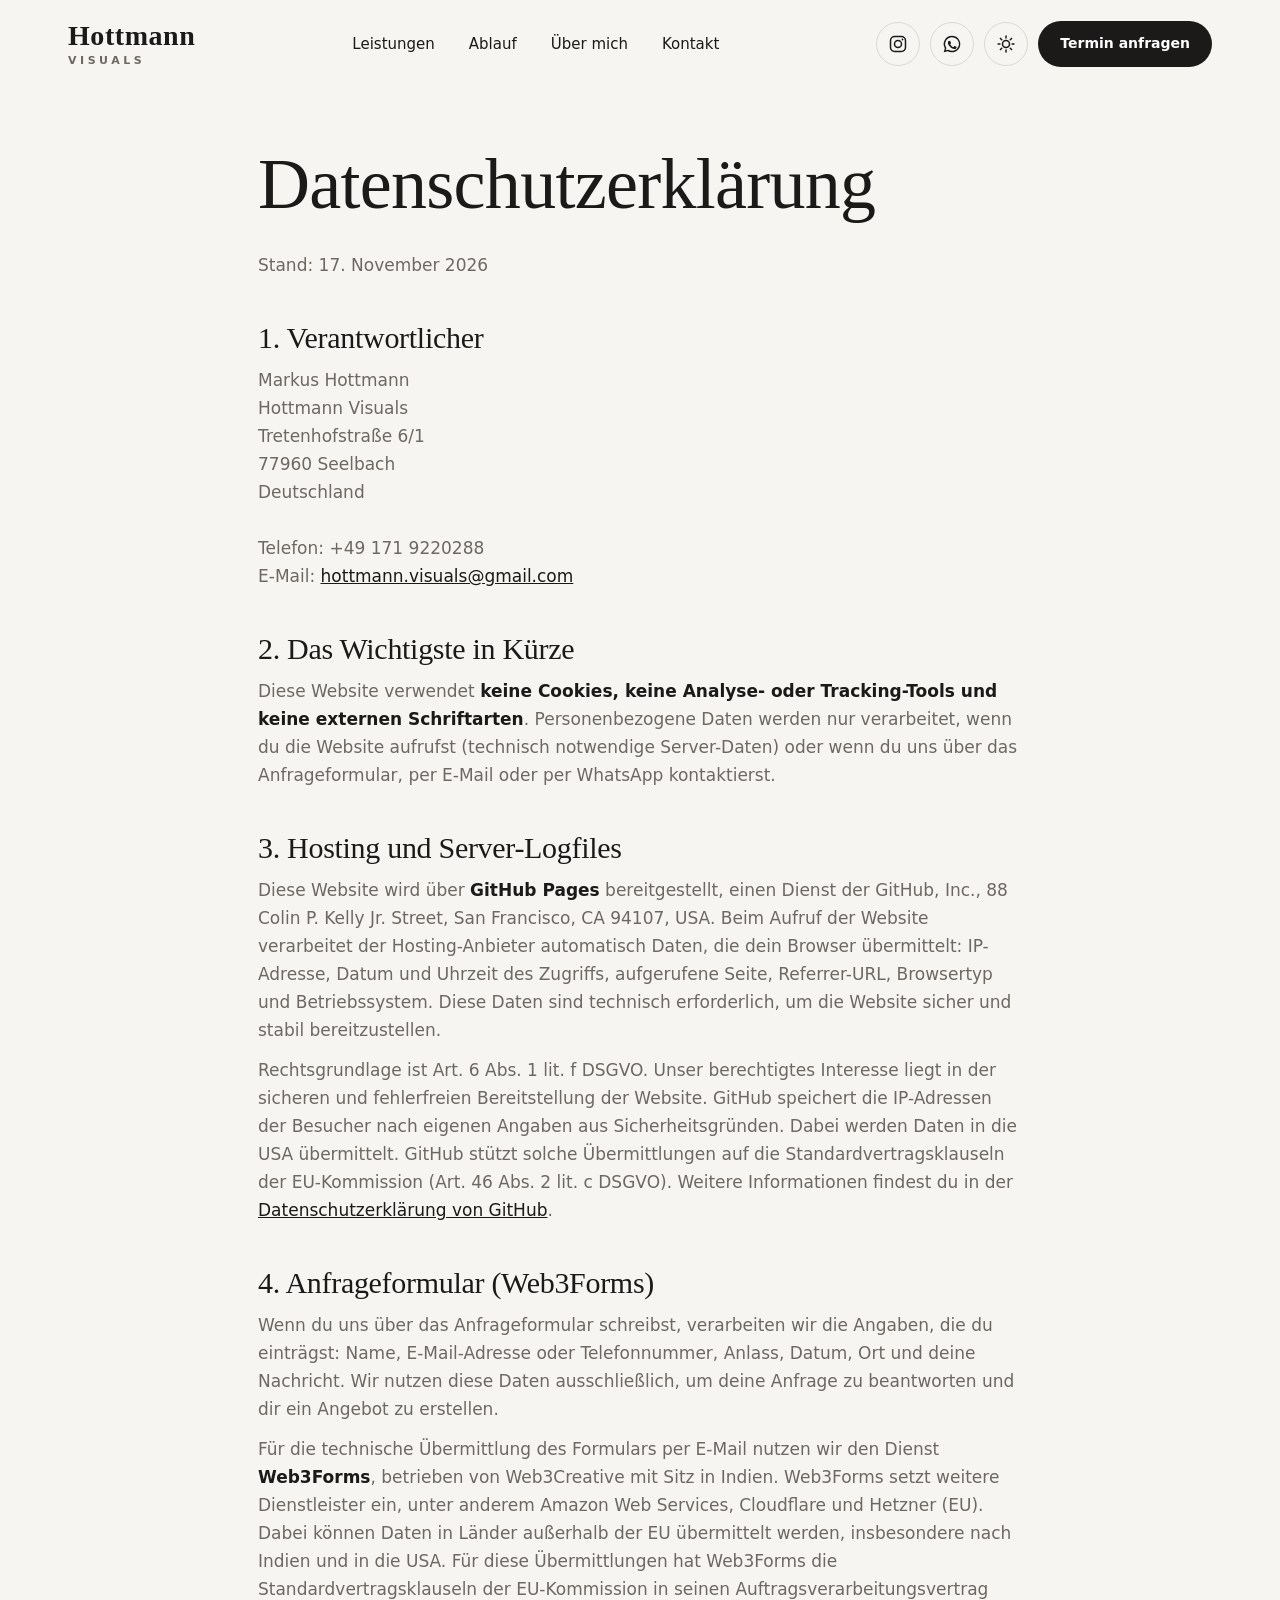
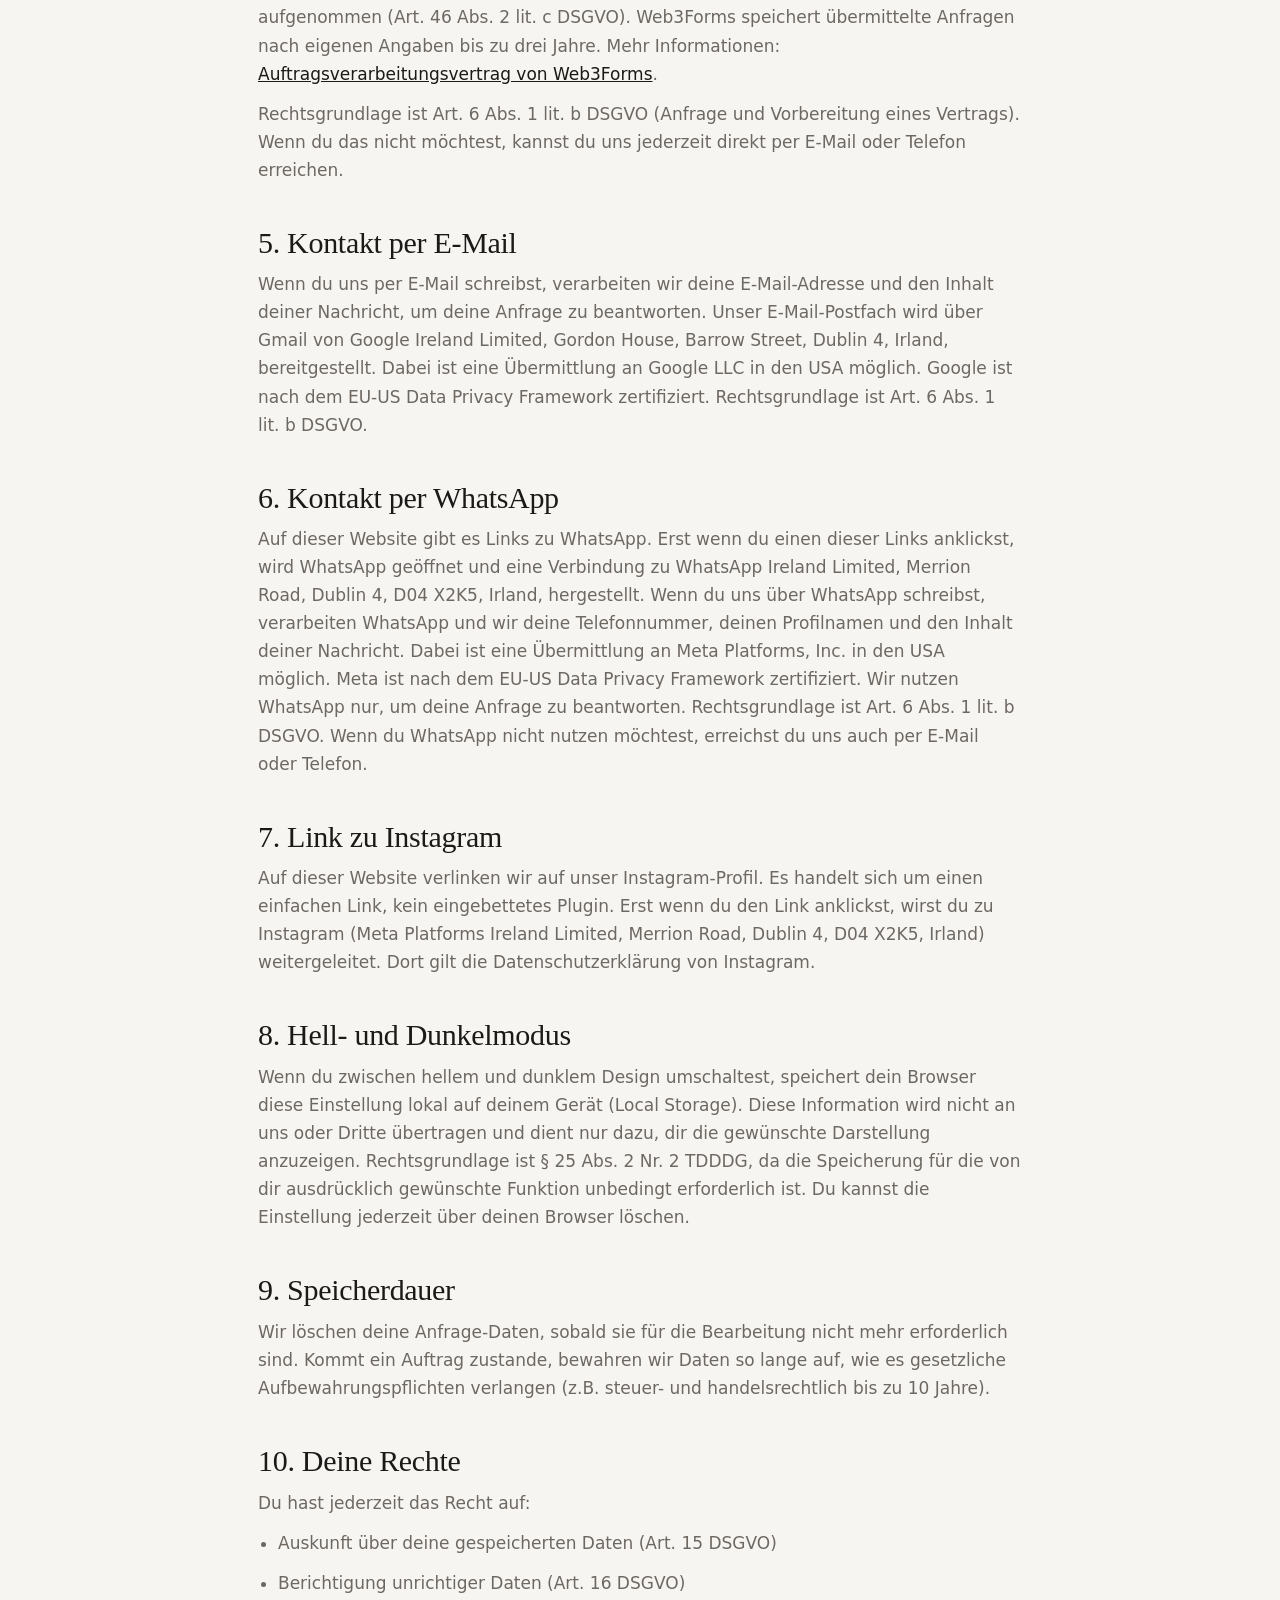
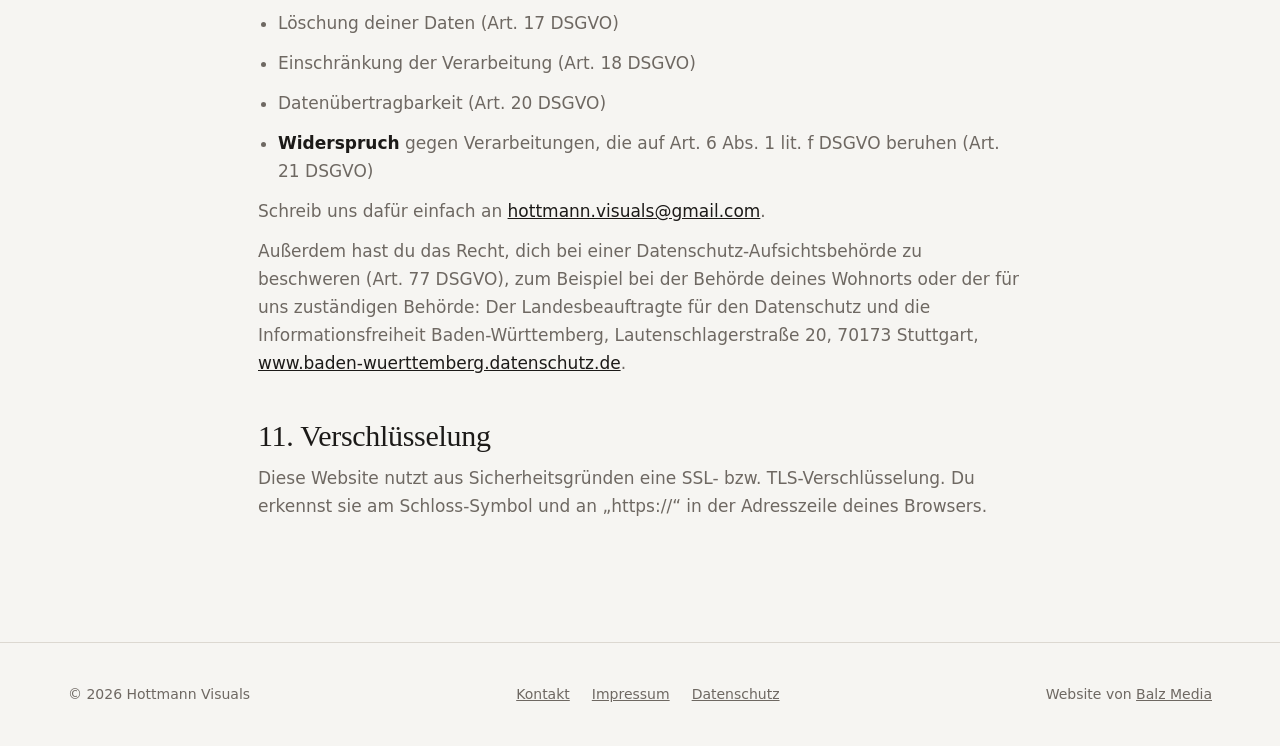
==== datenschutz.html @ 9806863c "Add files via upload" ====
<!DOCTYPE html>
<html lang="de">
<head>
<meta charset="UTF-8">
<meta name="viewport" content="width=device-width, initial-scale=1.0">
<title>Datenschutzerklärung | Hottmann Visuals</title>
<meta name="description" content="Datenschutzerklärung von Hottmann Visuals.">
<meta name="robots" content="noindex">
<link rel="stylesheet" href="style.css">
<script>
// Hell/Dunkel: gespeicherte Wahl, sonst Einstellung des Geräts
(function(){var t=null;try{t=localStorage.getItem('hv-theme')}catch(e){}
if(!t)t=matchMedia('(prefers-color-scheme: dark)').matches?'dark':'light';
document.documentElement.setAttribute('data-theme',t)})();
</script>
</head>
<body class="page">

<header><div class="wrap nav">
  <a href="index.html" class="logo"><b>Hottmann</b><small>VISUALS</small></a>
  <ul><li><a href="index.html#leistungen">Leistungen</a></li><li><a href="index.html#ablauf">Ablauf</a></li><li><a href="index.html#ueber-mich">Über mich</a></li><li><a href="kontakt.html">Kontakt</a></li></ul>
  <div class="tools">
    <a class="icon-btn" href="https://www.instagram.com/hottmann_visuals" target="_blank" rel="noopener" aria-label="Hottmann Visuals auf Instagram"><svg viewBox="0 0 24 24" fill="none" stroke="currentColor" stroke-width="1.8" aria-hidden="true"><rect x="3" y="3" width="18" height="18" rx="5"/><circle cx="12" cy="12" r="4.2"/><circle cx="17.4" cy="6.6" r="1.1" fill="currentColor" stroke="none"/></svg></a>
    <a class="icon-btn" href="https://wa.me/491719220288?text=Hallo%20Markus%2C%20ich%20habe%20eine%20Anfrage%20f%C3%BCr%20ein%20Shooting." target="_blank" rel="noopener" aria-label="Markus per WhatsApp schreiben"><svg viewBox="0 0 24 24" fill="currentColor" aria-hidden="true"><path d="M12 2a10 10 0 0 0-8.6 15.1L2 22l5-1.3A10 10 0 1 0 12 2zm0 1.8a8.2 8.2 0 1 1-4.2 15.2l-.3-.2-3 .8.8-2.9-.2-.3A8.2 8.2 0 0 1 12 3.8zm-3.3 4.4c-.2 0-.5 0-.7.3-.3.3-.9.9-.9 2.2s.9 2.5 1 2.7c.1.2 1.8 2.8 4.4 3.9 2.2.9 2.6.7 3.1.7.5-.1 1.5-.6 1.7-1.2.2-.6.2-1.1.2-1.2-.1-.1-.2-.2-.5-.3l-1.7-.8c-.2-.1-.4-.1-.6.1l-.8 1c-.1.2-.3.2-.5.1-.3-.1-1.1-.4-2-1.3-.8-.7-1.3-1.5-1.4-1.8-.2-.3 0-.4.1-.5l.4-.5.3-.4v-.5l-.8-1.9c-.2-.5-.4-.4-.6-.4h-.5z"/></svg></a>
    <button class="icon-btn theme" id="theme" type="button" aria-label="Hell- oder Dunkelmodus umschalten"><svg class="sun" viewBox="0 0 24 24" fill="none" stroke="currentColor" stroke-width="1.8" stroke-linecap="round" aria-hidden="true"><circle cx="12" cy="12" r="4.2"/><path d="M12 2.5v2.2M12 19.3v2.2M2.5 12h2.2M19.3 12h2.2M5.3 5.3l1.6 1.6M17.1 17.1l1.6 1.6M5.3 18.7l1.6-1.6M17.1 6.9l1.6-1.6"/></svg><svg class="moon" viewBox="0 0 24 24" fill="none" stroke="currentColor" stroke-width="1.8" stroke-linejoin="round" aria-hidden="true"><path d="M20 14.5A8 8 0 0 1 9.5 4a8 8 0 1 0 10.5 10.5z"/></svg></button>
    <a href="kontakt.html" class="btn btn-dark"><span class="long">Termin anfragen</span><span class="short">Anfragen</span></a>
  </div>
</div></header>

<main class="legal"><div class="wrap">
<h1>Datenschutz&shy;erklärung</h1>
<p>Stand: 17. November 2026</p>

<h2>1. Verantwortlicher</h2>
<p>Markus Hottmann<br>Hottmann Visuals<br>Tretenhofstraße 6/1<br>77960 Seelbach<br>Deutschland<br><br>Telefon: +49 171 9220288<br>E-Mail: <a href="mailto:hottmann.visuals@gmail.com">hottmann.visuals@gmail.com</a></p>

<h2>2. Das Wichtigste in Kürze</h2>
<p>Diese Website verwendet <strong>keine Cookies, keine Analyse- oder Tracking-Tools und keine externen Schriftarten</strong>. Personenbezogene Daten werden nur verarbeitet, wenn du die Website aufrufst (technisch notwendige Server-Daten) oder wenn du uns über das Anfrageformular, per E-Mail oder per WhatsApp kontaktierst.</p>

<h2>3. Hosting und Server-Logfiles</h2>
<p>Diese Website wird über <strong>GitHub Pages</strong> bereitgestellt, einen Dienst der GitHub, Inc., 88 Colin P. Kelly Jr. Street, San Francisco, CA 94107, USA. Beim Aufruf der Website verarbeitet der Hosting-Anbieter automatisch Daten, die dein Browser übermittelt: IP-Adresse, Datum und Uhrzeit des Zugriffs, aufgerufene Seite, Referrer-URL, Browsertyp und Betriebssystem. Diese Daten sind technisch erforderlich, um die Website sicher und stabil bereitzustellen.</p>
<p>Rechtsgrundlage ist Art. 6 Abs. 1 lit. f DSGVO. Unser berechtigtes Interesse liegt in der sicheren und fehlerfreien Bereitstellung der Website. GitHub speichert die IP-Adressen der Besucher nach eigenen Angaben aus Sicherheitsgründen. Dabei werden Daten in die USA übermittelt. GitHub stützt solche Übermittlungen auf die Standardvertragsklauseln der EU-Kommission (Art. 46 Abs. 2 lit. c DSGVO). Weitere Informationen findest du in der <a href="https://docs.github.com/de/site-policy/privacy-policies/github-general-privacy-statement" target="_blank" rel="noopener">Datenschutzerklärung von GitHub</a>.</p>

<h2>4. Anfrageformular (Web3Forms)</h2>
<p>Wenn du uns über das Anfrageformular schreibst, verarbeiten wir die Angaben, die du einträgst: Name, E-Mail-Adresse oder Telefonnummer, Anlass, Datum, Ort und deine Nachricht. Wir nutzen diese Daten ausschließlich, um deine Anfrage zu beantworten und dir ein Angebot zu erstellen.</p>
<p>Für die technische Übermittlung des Formulars per E-Mail nutzen wir den Dienst <strong>Web3Forms</strong>, betrieben von Web3Creative mit Sitz in Indien. Web3Forms setzt weitere Dienstleister ein, unter anderem Amazon Web Services, Cloudflare und Hetzner (EU). Dabei können Daten in Länder außerhalb der EU übermittelt werden, insbesondere nach Indien und in die USA. Für diese Übermittlungen hat Web3Forms die Standardvertragsklauseln der EU-Kommission in seinen Auftragsverarbeitungsvertrag aufgenommen (Art. 46 Abs. 2 lit. c DSGVO). Web3Forms speichert übermittelte Anfragen nach eigenen Angaben bis zu drei Jahre. Mehr Informationen: <a href="https://web3forms.com/dpa" target="_blank" rel="noopener">Auftragsverarbeitungsvertrag von Web3Forms</a>.</p>
<p>Rechtsgrundlage ist Art. 6 Abs. 1 lit. b DSGVO (Anfrage und Vorbereitung eines Vertrags). Wenn du das nicht möchtest, kannst du uns jederzeit direkt per E-Mail oder Telefon erreichen.</p>

<h2>5. Kontakt per E-Mail</h2>
<p>Wenn du uns per E-Mail schreibst, verarbeiten wir deine E-Mail-Adresse und den Inhalt deiner Nachricht, um deine Anfrage zu beantworten. Unser E-Mail-Postfach wird über Gmail von Google Ireland Limited, Gordon House, Barrow Street, Dublin 4, Irland, bereitgestellt. Dabei ist eine Übermittlung an Google LLC in den USA möglich. Google ist nach dem EU-US Data Privacy Framework zertifiziert. Rechtsgrundlage ist Art. 6 Abs. 1 lit. b DSGVO.</p>

<h2>6. Kontakt per WhatsApp</h2>
<p>Auf dieser Website gibt es Links zu WhatsApp. Erst wenn du einen dieser Links anklickst, wird WhatsApp geöffnet und eine Verbindung zu WhatsApp Ireland Limited, Merrion Road, Dublin 4, D04 X2K5, Irland, hergestellt. Wenn du uns über WhatsApp schreibst, verarbeiten WhatsApp und wir deine Telefonnummer, deinen Profilnamen und den Inhalt deiner Nachricht. Dabei ist eine Übermittlung an Meta Platforms, Inc. in den USA möglich. Meta ist nach dem EU-US Data Privacy Framework zertifiziert. Wir nutzen WhatsApp nur, um deine Anfrage zu beantworten. Rechtsgrundlage ist Art. 6 Abs. 1 lit. b DSGVO. Wenn du WhatsApp nicht nutzen möchtest, erreichst du uns auch per E-Mail oder Telefon.</p>

<h2>7. Link zu Instagram</h2>
<p>Auf dieser Website verlinken wir auf unser Instagram-Profil. Es handelt sich um einen einfachen Link, kein eingebettetes Plugin. Erst wenn du den Link anklickst, wirst du zu Instagram (Meta Platforms Ireland Limited, Merrion Road, Dublin 4, D04 X2K5, Irland) weitergeleitet. Dort gilt die Datenschutzerklärung von Instagram.</p>

<h2>8. Hell- und Dunkelmodus</h2>
<p>Wenn du zwischen hellem und dunklem Design umschaltest, speichert dein Browser diese Einstellung lokal auf deinem Gerät (Local Storage). Diese Information wird nicht an uns oder Dritte übertragen und dient nur dazu, dir die gewünschte Darstellung anzuzeigen. Rechtsgrundlage ist § 25 Abs. 2 Nr. 2 TDDDG, da die Speicherung für die von dir ausdrücklich gewünschte Funktion unbedingt erforderlich ist. Du kannst die Einstellung jederzeit über deinen Browser löschen.</p>

<h2>9. Speicherdauer</h2>
<p>Wir löschen deine Anfrage-Daten, sobald sie für die Bearbeitung nicht mehr erforderlich sind. Kommt ein Auftrag zustande, bewahren wir Daten so lange auf, wie es gesetzliche Aufbewahrungspflichten verlangen (z.B. steuer- und handelsrechtlich bis zu 10 Jahre).</p>

<h2>10. Deine Rechte</h2>
<p>Du hast jederzeit das Recht auf:</p>
<ul>
<li>Auskunft über deine gespeicherten Daten (Art. 15 DSGVO)</li>
<li>Berichtigung unrichtiger Daten (Art. 16 DSGVO)</li>
<li>Löschung deiner Daten (Art. 17 DSGVO)</li>
<li>Einschränkung der Verarbeitung (Art. 18 DSGVO)</li>
<li>Datenübertragbarkeit (Art. 20 DSGVO)</li>
<li><strong>Widerspruch</strong> gegen Verarbeitungen, die auf Art. 6 Abs. 1 lit. f DSGVO beruhen (Art. 21 DSGVO)</li>
</ul>
<p>Schreib uns dafür einfach an <a href="mailto:hottmann.visuals@gmail.com">hottmann.visuals@gmail.com</a>.</p>
<p>Außerdem hast du das Recht, dich bei einer Datenschutz-Aufsichtsbehörde zu beschweren (Art. 77 DSGVO), zum Beispiel bei der Behörde deines Wohnorts oder der für uns zuständigen Behörde: Der Landesbeauftragte für den Datenschutz und die Informationsfreiheit Baden-Württemberg, Lautenschlagerstraße 20, 70173 Stuttgart, <a href="https://www.baden-wuerttemberg.datenschutz.de" target="_blank" rel="noopener">www.baden-wuerttemberg.datenschutz.de</a>.</p>

<h2>11. Verschlüsselung</h2>
<p>Diese Website nutzt aus Sicherheitsgründen eine SSL- bzw. TLS-Verschlüsselung. Du erkennst sie am Schloss-Symbol und an „https://“ in der Adresszeile deines Browsers.</p>

</div></main>

<footer><div class="wrap fo">
  <span>© 2026 Hottmann Visuals</span>
  <nav><a href="kontakt.html">Kontakt</a><a href="impressum.html">Impressum</a><a href="datenschutz.html">Datenschutz</a></nav>
  <span>Website von <a href="https://balz-media.de" target="_blank" rel="noopener">Balz Media</a></span>
</div></footer>

<script>
// Hell/Dunkel umschalten
document.getElementById('theme').addEventListener('click',()=>{const r=document.documentElement;
  const t=r.getAttribute('data-theme')==='dark'?'light':'dark';r.setAttribute('data-theme',t);
  try{localStorage.setItem('hv-theme',t)}catch(e){}});
</script>
</body>
</html>
---- style.css ----
:root{--paper:#f6f5f2;--white:#fff;--ink:#1c1a18;--on-ink:#fff;--ink-hover:#3a3633;--soft:#6e6862;--line:#dcd8d1;--dark:#161514;--sage:#7d8a76;--ph:#cfc9c0;color-scheme:light}
[data-theme="dark"]{--paper:#121110;--white:#1c1a18;--ink:#efebe5;--on-ink:#141312;--ink-hover:#d6d0c7;--soft:#a39c94;--line:#33302c;--dark:#0b0a09;--sage:#a3b29a;--ph:#2a2724;color-scheme:dark}
body,header,.card,form,input,select,textarea,footer{transition:background-color .3s,color .3s,border-color .3s}
*{box-sizing:border-box;margin:0;padding:0}
html{scroll-behavior:smooth}
@media(prefers-reduced-motion:reduce){html{scroll-behavior:auto}*{animation:none!important;transition:none!important}}
body{background:var(--paper);color:var(--ink);font-family:Manrope,system-ui,-apple-system,'Segoe UI',Roboto,'Helvetica Neue',Arial,sans-serif;font-size:17px;line-height:1.65;-webkit-font-smoothing:antialiased}
a{color:inherit}
:focus-visible{outline:2px solid var(--ink);outline-offset:3px}
.wrap{max-width:1200px;margin:0 auto;padding:0 28px}
.serif{font-family:'Cormorant Garamond','Iowan Old Style','Palatino Linotype',Palatino,'Book Antiqua',Georgia,serif;font-weight:500}
h1,h2,h3{font-family:'Cormorant Garamond','Iowan Old Style','Palatino Linotype',Palatino,'Book Antiqua',Georgia,serif;font-weight:500;line-height:1.02;letter-spacing:-.01em}
h2{font-size:clamp(42px,6vw,72px);margin-bottom:18px}
.lead{color:var(--soft);max-width:52ch}
.btn{display:inline-flex;align-items:center;gap:10px;padding:16px 30px;border-radius:999px;font-weight:700;font-size:15px;text-decoration:none;transition:background .2s,color .2s;border:0;cursor:pointer;font-family:inherit}
.btn-dark{background:var(--ink);color:var(--on-ink)}.btn-dark:hover{background:var(--ink-hover)}
.btn-line{border:1.5px solid var(--ink)}.btn-line:hover{background:var(--ink);color:var(--on-ink)}

/* photo placeholder: a film frame */
.ph{position:relative;overflow:hidden;background:var(--ph)}
.ph::before{content:"";position:absolute;inset:0;background-image:url("data:image/svg+xml,%3Csvg xmlns='http://www.w3.org/2000/svg' width='180' height='180'%3E%3Cfilter id='n'%3E%3CfeTurbulence baseFrequency='.85' numOctaves='3'/%3E%3C/filter%3E%3Crect width='100%25' height='100%25' filter='url(%23n)' opacity='.12'/%3E%3C/svg%3E");mix-blend-mode:overlay}
.ph img{position:absolute;inset:0;width:100%;height:100%;object-fit:cover;display:block}
.ph.has::before{display:none}
.ph span{position:absolute;left:16px;bottom:14px;font-size:12px;letter-spacing:.04em;color:rgba(255,255,255,.88);font-weight:500}
.t1{background:linear-gradient(160deg,#e8d7c3,#b99a7c 55%,#6d5644)}
.t2{background:linear-gradient(200deg,#d9dcd2,#9aa58f 50%,#4f5a4a)}
.t3{background:linear-gradient(170deg,#f1e4d6,#d4b39b 60%,#9a7560)}
.t4{background:linear-gradient(150deg,#c9cbd2,#8a8f9e 55%,#3f4352)}
.t5{background:linear-gradient(190deg,#efe2cf,#c99c74 55%,#7c5134)}
.t6{background:linear-gradient(160deg,#e3e0da,#b3ada4 55%,#615b54)}
.t7{background:linear-gradient(210deg,#ead8cf,#c4988b 55%,#7a5048)}
.t8{background:linear-gradient(165deg,#dcd9cc,#a7a58c 55%,#5e5c46)}

/* nav */
header{position:absolute;top:0;left:0;right:0;z-index:20}
.page header{position:static}
.nav{display:flex;justify-content:space-between;align-items:center;height:88px}
.logo{text-decoration:none;line-height:1}
.logo b{font-family:'Cormorant Garamond','Iowan Old Style','Palatino Linotype',Palatino,'Book Antiqua',Georgia,serif;font-weight:600;font-size:28px;letter-spacing:.02em;display:block}
.logo small{font-size:11px;letter-spacing:.32em;color:var(--soft);font-weight:700}
.nav ul{display:flex;gap:34px;list-style:none;font-size:15px;font-weight:500}
.nav ul a{text-decoration:none}.nav ul a:hover{text-decoration:underline;text-underline-offset:6px}
.nav .btn{padding:11px 22px;font-size:14px}
.tools{display:flex;align-items:center;gap:10px}
.icon-btn{width:44px;height:44px;border-radius:50%;border:1.5px solid var(--line);background:transparent;color:var(--ink);display:grid;place-items:center;cursor:pointer;text-decoration:none;transition:border-color .2s,background .2s}
.icon-btn:hover{border-color:var(--ink)}
.icon-btn svg{width:20px;height:20px}
.theme .moon{display:none}[data-theme="dark"] .theme .sun{display:none}[data-theme="dark"] .theme .moon{display:block}
.ig{display:inline-flex;align-items:center;gap:10px}
.ig svg{width:20px;height:20px;flex-shrink:0}
.nav ul a[aria-current="page"]{text-decoration:underline;text-underline-offset:6px}

/* hero: a contact sheet */
.hero{padding:150px 0 0;position:relative}
.hero h1{font-size:clamp(50px,7.6vw,118px);line-height:.95}
.hero h1 i{display:block}
.hero h1 i{font-style:italic;color:var(--sage)}
.hero .row{display:grid;grid-template-columns:minmax(0,1fr) 340px;align-items:end;gap:48px}
@media(max-width:860px){.hero .row{grid-template-columns:1fr;gap:28px}}
.hero .intro{max-width:380px;padding-bottom:14px}
.hero .intro p{color:var(--soft);margin-bottom:26px}
.sheet{margin-top:70px;background:var(--dark);padding:34px 0 30px;position:relative;overflow:hidden}
.sheet .holes{height:14px;background:repeating-linear-gradient(90deg,transparent 0 18px,#2d2b29 18px 34px);margin:0 0 18px}
.sheet .holes.b{margin:18px 0 0}
.scroller{overflow-x:auto;scrollbar-width:none;cursor:grab;-webkit-overflow-scrolling:touch;touch-action:pan-x pan-y}
.scroller::-webkit-scrollbar{display:none}
.scroller.drag{cursor:grabbing;user-select:none}
.strip{display:flex;gap:14px;width:max-content;padding:0 7px}
.frame{width:300px;flex-shrink:0}
.frame .ph{aspect-ratio:3/2;border-radius:2px}
.frame em{display:block;font-style:normal;font-size:12px;letter-spacing:.14em;text-transform:uppercase;color:#cfc9c0;margin-top:10px;font-weight:700}
.frame em b{color:#e0a64b;font-weight:700}

section{padding:120px 0}

/* services */
.svc-wrap{position:relative;margin-top:56px}
.svc{display:flex;gap:18px;overflow-x:auto;scroll-snap-type:x mandatory;scroll-behavior:smooth;scrollbar-width:none;padding-bottom:6px;-webkit-overflow-scrolling:touch}
.svc::-webkit-scrollbar{display:none}
.svc .card{flex:0 0 min(360px,82%);scroll-snap-align:start}
.svc-ctrl{display:flex;justify-content:flex-end;align-items:center;gap:10px;margin:-10px 0 20px}
@media(max-width:700px){.svc-ctrl{margin:24px 0 18px}}
.svc-ctrl button{width:50px;height:50px;border-radius:50%;border:1.5px solid var(--ink);background:transparent;cursor:pointer;display:grid;place-items:center}
.svc-ctrl button:hover:not(:disabled){background:var(--ink)}.svc-ctrl button:hover:not(:disabled) svg{stroke:var(--on-ink)}
.svc-ctrl button:disabled{opacity:.25;cursor:default}
.svc-ctrl svg{width:20px;fill:none;stroke:var(--ink);stroke-width:2.2;stroke-linecap:round;stroke-linejoin:round}
.svc-dots{display:flex;justify-content:center;gap:8px;margin-top:22px}
.svc-dots button{width:9px;height:9px;border-radius:5px;border:0;padding:0;background:var(--line);cursor:pointer;transition:width .2s}
.svc-dots button.on{width:26px;background:var(--ink)}
.card{background:var(--white);border-radius:6px;overflow:hidden;display:flex;flex-direction:column}
.card .ph{aspect-ratio:4/5}
.card div.tx{padding:22px 22px 26px}
.card h3{font-size:30px;margin-bottom:6px}
.card p{color:var(--soft);font-size:15px}

/* quote band */
.band{background:var(--dark);color:#efeae3;padding:130px 0;text-align:center}
.band blockquote{font-family:'Cormorant Garamond','Iowan Old Style','Palatino Linotype',Palatino,'Book Antiqua',Georgia,serif;font-size:clamp(34px,4.6vw,60px);line-height:1.15;max-width:22ch;margin:0 auto}
.band p{margin-top:28px;color:#a39d96;font-size:15px}

/* process */
.steps{display:grid;grid-template-columns:repeat(4,1fr);gap:0;margin-top:56px;list-style:none;counter-reset:s;border-top:1px solid var(--ink)}
.steps li{counter-increment:s;padding:28px 28px 0 0}
.steps li::before{content:counter(s);font-family:'Cormorant Garamond','Iowan Old Style','Palatino Linotype',Palatino,'Book Antiqua',Georgia,serif;font-size:56px;line-height:1;color:var(--sage);display:block;margin-bottom:14px}
.steps h3{font-size:28px;margin-bottom:8px}
.steps p{color:var(--soft);font-size:15px}

/* about */
.about{display:grid;grid-template-columns:1fr 1.1fr;gap:80px;align-items:center}
.about .ph{aspect-ratio:4/5;border-radius:4px}
.about p{color:var(--soft);margin-bottom:18px;max-width:54ch}
.sig{font-family:'Cormorant Garamond','Iowan Old Style','Palatino Linotype',Palatino,'Book Antiqua',Georgia,serif;font-style:italic;font-size:34px;color:var(--ink)!important;margin-top:10px}

/* contact */
.contact{display:grid;grid-template-columns:1fr 1.1fr;gap:70px;align-items:start}
.contact .ways{margin-top:30px;display:flex;flex-direction:column;gap:12px;align-items:flex-start}
form{background:var(--white);border-radius:8px;padding:38px;display:grid;grid-template-columns:1fr 1fr;gap:16px}
label{display:flex;flex-direction:column;gap:6px;font-size:13px;font-weight:700;letter-spacing:.02em}
.full{grid-column:1/-1}
input,select,textarea{font:inherit;font-size:16px;font-weight:400;padding:14px 15px;border:1.5px solid var(--line);border-radius:6px;background:var(--paper);color:var(--ink)}
input:focus,select:focus,textarea:focus{outline:none;border-color:var(--ink)}
textarea{min-height:120px;resize:vertical}
.ok{display:none;grid-column:1/-1;font-weight:700;color:var(--sage)}
.area{margin-top:14px;font-weight:700;font-size:15px}

/* call to action */
.cta{text-align:center;padding:120px 0}
.cta h2{max-width:16ch;margin:0 auto 18px}
.cta .lead{margin:0 auto 34px}
.cta .row2{display:flex;gap:12px;justify-content:center;flex-wrap:wrap}
/* contact page */
.contact-page{padding:70px 0 110px}
.contact h1{font-size:clamp(44px,5.4vw,76px);margin-bottom:18px}
.contact .ways .btn{width:100%;max-width:340px;justify-content:center}
footer{border-top:1px solid var(--line);padding:40px 0;font-size:14px;color:var(--soft)}
.fo{display:flex;justify-content:space-between;gap:20px;flex-wrap:wrap}
footer nav{display:flex;gap:10px 22px;flex-wrap:wrap}

@media(max-width:1000px){
  .nav ul{display:none}
  .masonry{columns:2}
  .steps{grid-template-columns:1fr 1fr;gap:10px 20px}
  .about,.contact{grid-template-columns:1fr;gap:44px}
  .rgrid{grid-template-columns:1fr}
  section{padding:90px 0}
}
@media(max-width:560px){
  .masonry{columns:1}
  .steps{grid-template-columns:1fr}
  form{grid-template-columns:1fr;padding:26px}
  .nav .btn{padding:10px 14px;font-size:13px}
  .nav .btn .long{display:none}
  .nav .logo b{font-size:24px}
  .icon-btn{width:38px;height:38px}
  .tools{gap:6px}
  .frame{width:220px}
}

.nav .btn .short{display:none}
@media(max-width:560px){.nav .btn .short{display:inline}}

/* Platzhalter "Bilder folgen" */
.ph.soon{background:var(--ph)}
.ph.soon::before{display:none}
.ph.soon::after{content:"Bilder folgen";position:absolute;inset:0;display:grid;place-items:center;font-family:'Cormorant Garamond','Iowan Old Style','Palatino Linotype',Palatino,'Book Antiqua',Georgia,serif;font-style:italic;font-size:22px;color:var(--soft)}
.sheet .ph.soon{background:#262422}
.sheet .ph.soon::after{color:#8f8a84}
/* Leistungen: wischen sicherstellen */
.svc{touch-action:pan-x pan-y;overscroll-behavior-x:contain}
.check span{font-weight:400;font-size:14px;color:var(--soft);line-height:1.5}
.check input{width:auto;margin-right:8px;vertical-align:-2px;accent-color:var(--ink)}
.check a{color:var(--ink)}

/* WhatsApp */
.btn-wa{background:#1fa855;color:#fff}.btn-wa:hover{background:#178a45}
form .btn-wa{justify-content:center}
form #send{justify-content:center}

/* Rechtliche Seiten */
.legal{padding:60px 0 110px}
.legal .wrap{max-width:820px}
.legal h1{font-size:clamp(44px,6vw,72px);margin-bottom:30px}
.legal h2{font-size:30px;margin:44px 0 12px}
.legal h3{font-size:22px;margin:26px 0 8px}
.legal p,.legal li{color:var(--soft);margin-bottom:12px}
.legal ul{padding-left:20px;margin-bottom:12px}
.legal strong{color:var(--ink)}
.legal a{color:var(--ink)}
.legal .todo{background:#ffe9a8;color:#5a4300;padding:1px 6px;border-radius:4px;font-weight:700}

/* Instagram in Markenfarben */
.btn-insta{background:linear-gradient(45deg,#f9a03f 0%,#e1306c 40%,#c13584 65%,#833ab4 100%);color:#fff;border:0}
.btn-insta:hover{filter:brightness(1.08);background:linear-gradient(45deg,#f9a03f 0%,#e1306c 40%,#c13584 65%,#833ab4 100%);color:#fff}
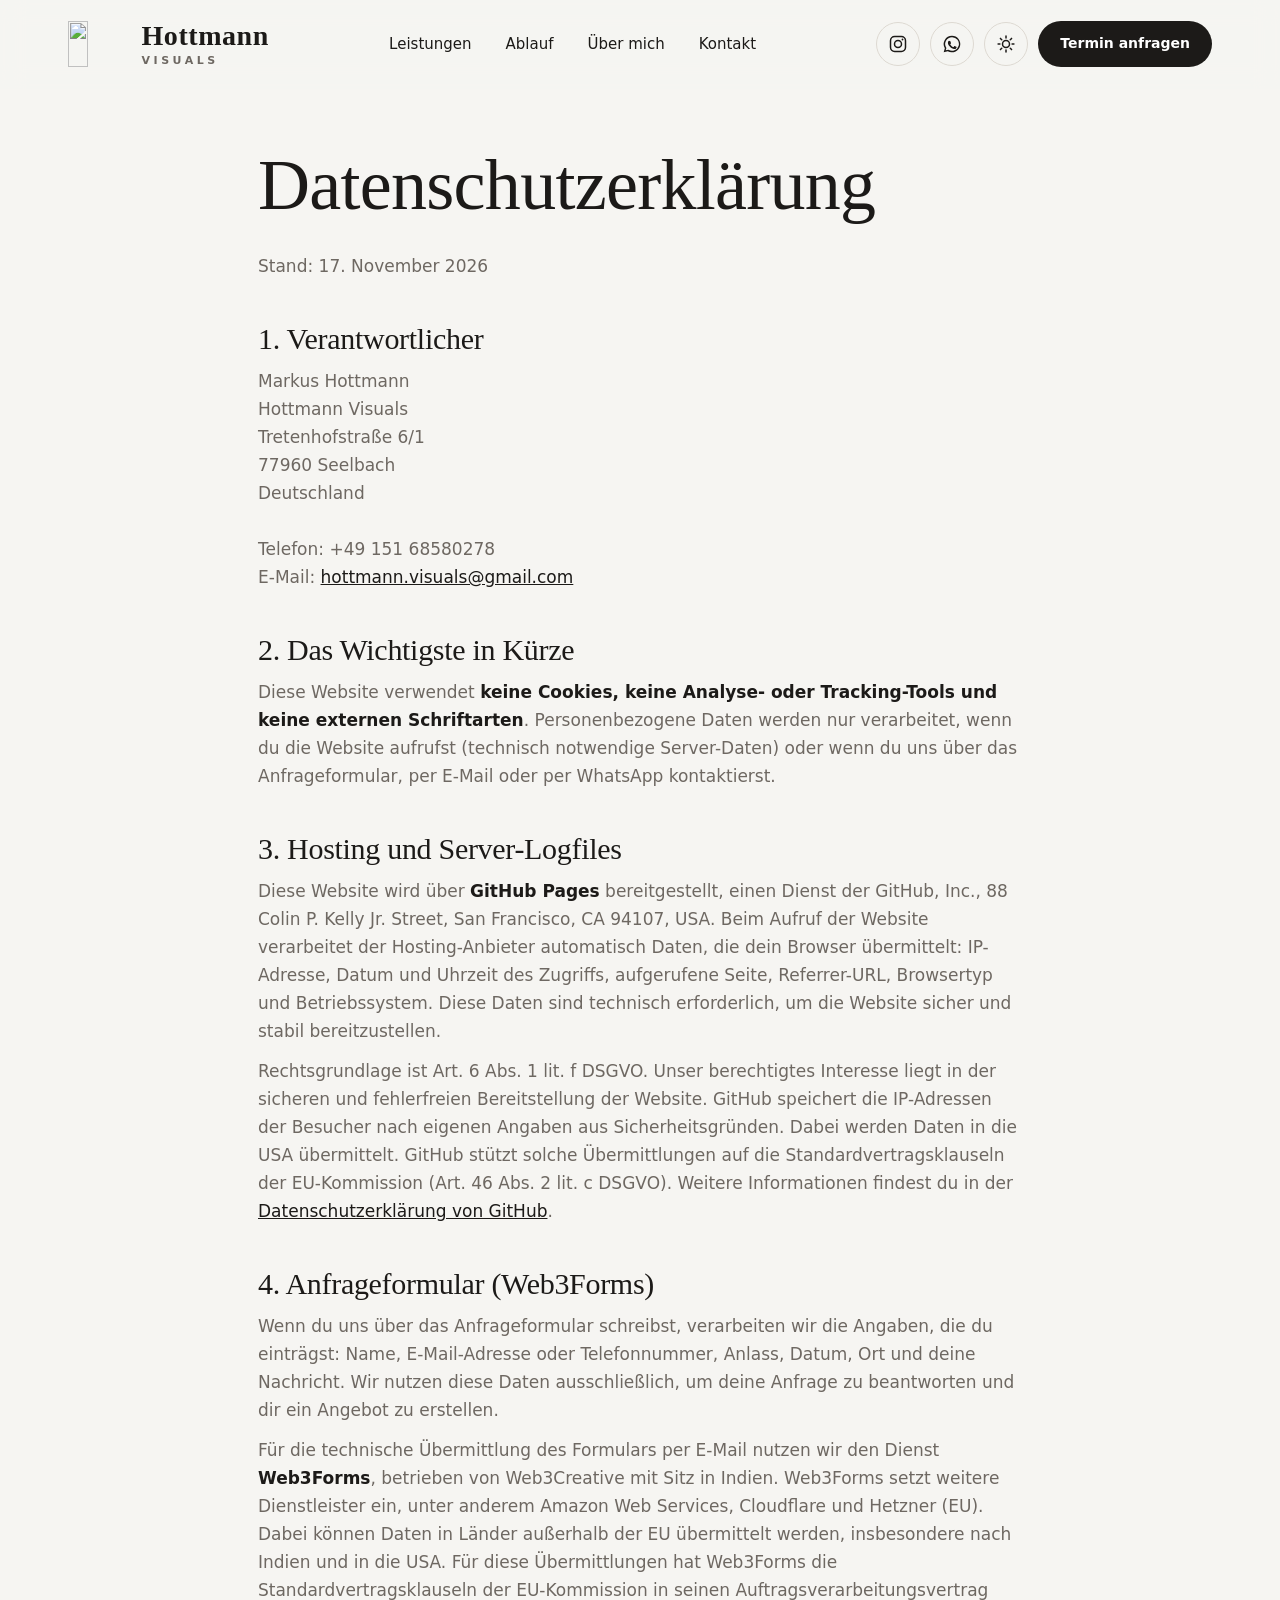
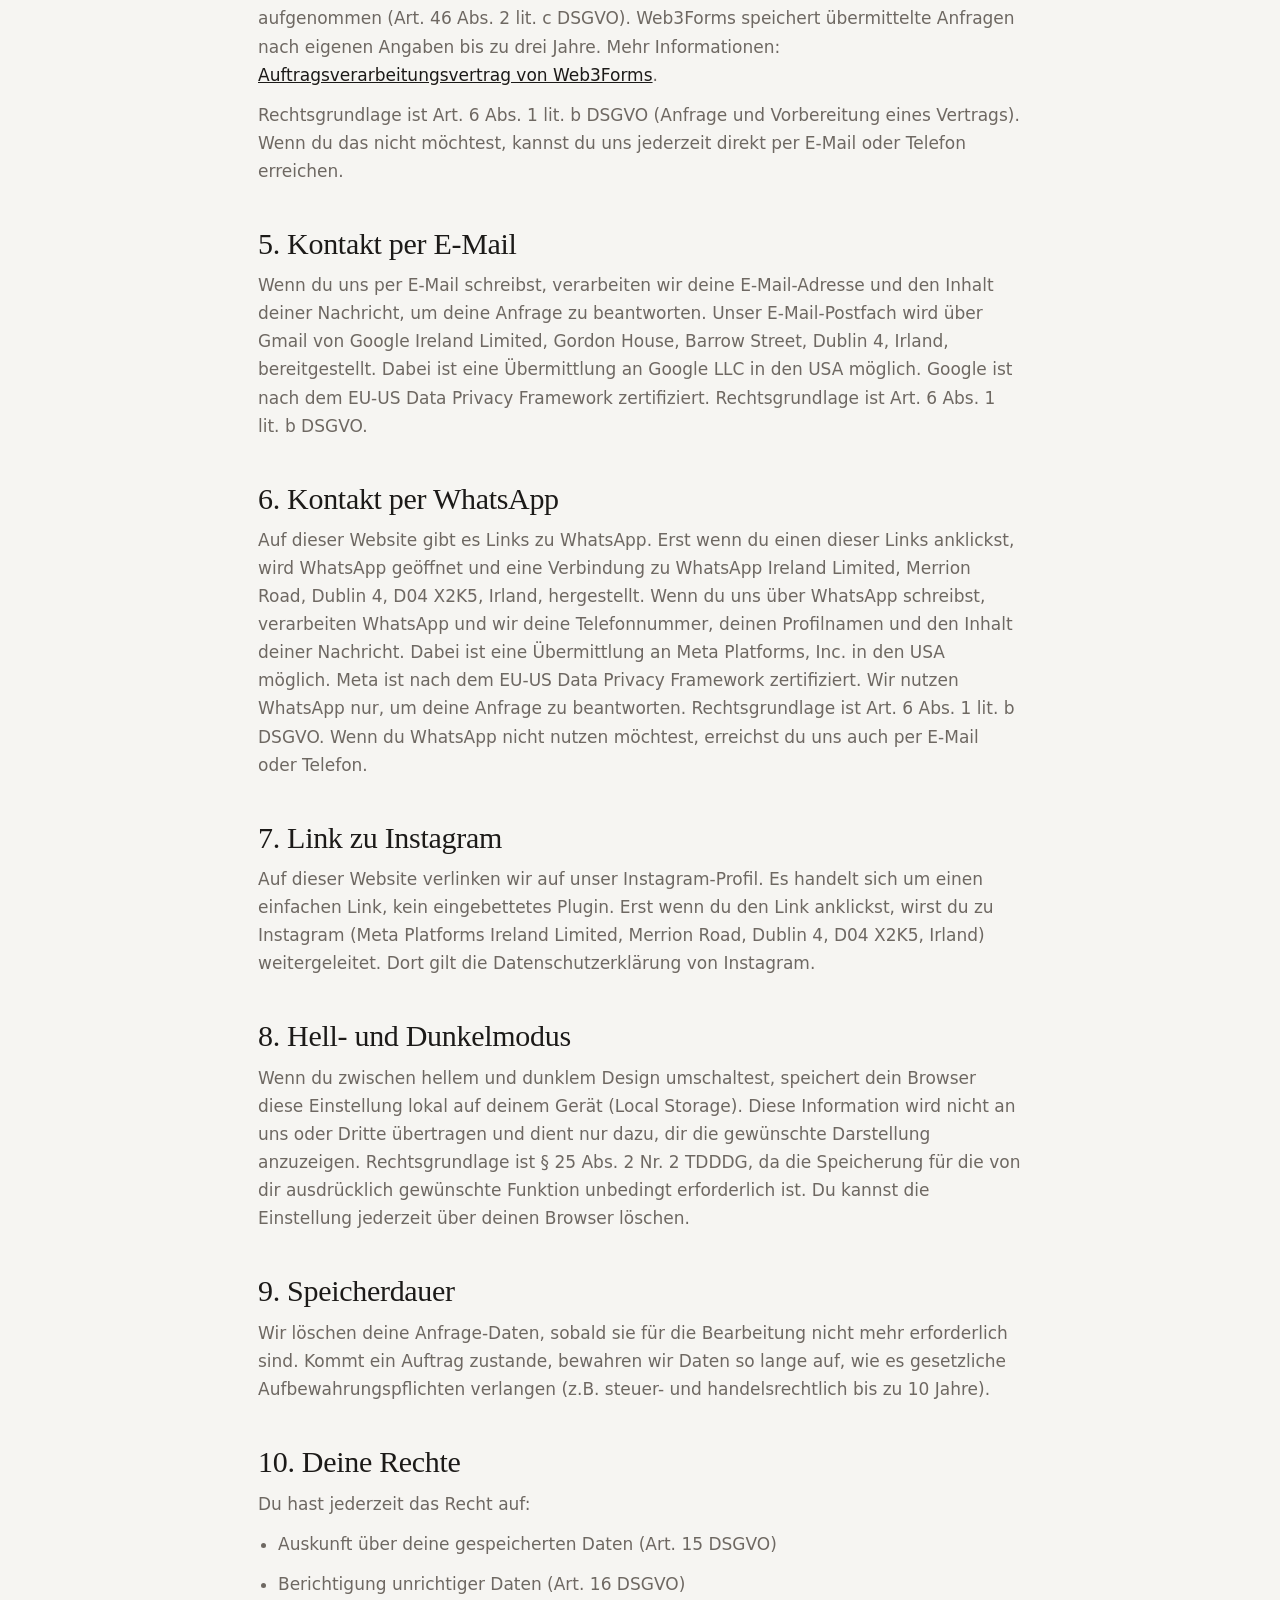
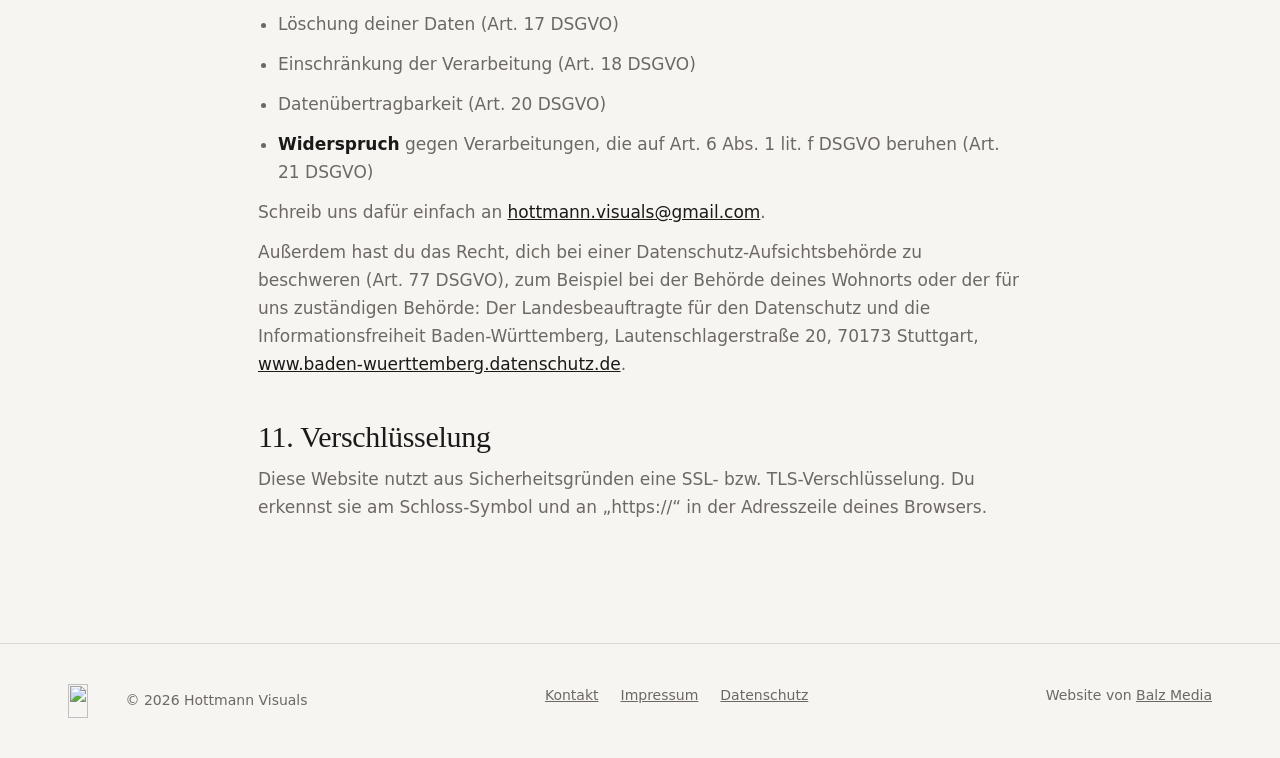
==== commit 907b787d: "Add files via upload" ====
--- a/datenschutz.html
+++ b/datenschutz.html
@@ -6,6 +6,11 @@
 <title>Datenschutzerklärung | Hottmann Visuals</title>
 <meta name="description" content="Datenschutzerklärung von Hottmann Visuals.">
 <meta name="robots" content="noindex">
+<link rel="icon" href="favicon.ico" sizes="48x48">
+<link rel="icon" href="favicon-96.png" type="image/png" sizes="96x96">
+<link rel="icon" href="favicon-192.png" type="image/png" sizes="192x192">
+<link rel="apple-touch-icon" href="apple-touch-icon.png">
+<meta name="theme-color" content="#242322">
 <link rel="stylesheet" href="style.css">
 <script>
 // Hell/Dunkel: gespeicherte Wahl, sonst Einstellung des Geräts
@@ -17,11 +22,11 @@
 <body class="page">
 
 <header><div class="wrap nav">
-  <a href="index.html" class="logo"><b>Hottmann</b><small>VISUALS</small></a>
+  <a href="index.html" class="logo" aria-label="Hottmann Visuals – Startseite"><img class="lg lg-d" src="img/logo-hv-mark-dark.png" width="480" height="359" alt=""><img class="lg lg-l" src="img/logo-hv-mark-light.png" width="480" height="359" alt=""><span><b>Hottmann</b><small>VISUALS</small></span></a>
   <ul><li><a href="index.html#leistungen">Leistungen</a></li><li><a href="index.html#ablauf">Ablauf</a></li><li><a href="index.html#ueber-mich">Über mich</a></li><li><a href="kontakt.html">Kontakt</a></li></ul>
   <div class="tools">
     <a class="icon-btn" href="https://www.instagram.com/hottmann_visuals" target="_blank" rel="noopener" aria-label="Hottmann Visuals auf Instagram"><svg viewBox="0 0 24 24" fill="none" stroke="currentColor" stroke-width="1.8" aria-hidden="true"><rect x="3" y="3" width="18" height="18" rx="5"/><circle cx="12" cy="12" r="4.2"/><circle cx="17.4" cy="6.6" r="1.1" fill="currentColor" stroke="none"/></svg></a>
-    <a class="icon-btn" href="https://wa.me/491719220288?text=Hallo%20Markus%2C%20ich%20habe%20eine%20Anfrage%20f%C3%BCr%20ein%20Shooting." target="_blank" rel="noopener" aria-label="Markus per WhatsApp schreiben"><svg viewBox="0 0 24 24" fill="currentColor" aria-hidden="true"><path d="M12 2a10 10 0 0 0-8.6 15.1L2 22l5-1.3A10 10 0 1 0 12 2zm0 1.8a8.2 8.2 0 1 1-4.2 15.2l-.3-.2-3 .8.8-2.9-.2-.3A8.2 8.2 0 0 1 12 3.8zm-3.3 4.4c-.2 0-.5 0-.7.3-.3.3-.9.9-.9 2.2s.9 2.5 1 2.7c.1.2 1.8 2.8 4.4 3.9 2.2.9 2.6.7 3.1.7.5-.1 1.5-.6 1.7-1.2.2-.6.2-1.1.2-1.2-.1-.1-.2-.2-.5-.3l-1.7-.8c-.2-.1-.4-.1-.6.1l-.8 1c-.1.2-.3.2-.5.1-.3-.1-1.1-.4-2-1.3-.8-.7-1.3-1.5-1.4-1.8-.2-.3 0-.4.1-.5l.4-.5.3-.4v-.5l-.8-1.9c-.2-.5-.4-.4-.6-.4h-.5z"/></svg></a>
+    <a class="icon-btn" href="https://wa.me/4915168580278?text=Hallo%20Markus%2C%20ich%20habe%20eine%20Anfrage%20f%C3%BCr%20ein%20Shooting." target="_blank" rel="noopener" aria-label="Markus per WhatsApp schreiben"><svg viewBox="0 0 24 24" fill="currentColor" aria-hidden="true"><path d="M12 2a10 10 0 0 0-8.6 15.1L2 22l5-1.3A10 10 0 1 0 12 2zm0 1.8a8.2 8.2 0 1 1-4.2 15.2l-.3-.2-3 .8.8-2.9-.2-.3A8.2 8.2 0 0 1 12 3.8zm-3.3 4.4c-.2 0-.5 0-.7.3-.3.3-.9.9-.9 2.2s.9 2.5 1 2.7c.1.2 1.8 2.8 4.4 3.9 2.2.9 2.6.7 3.1.7.5-.1 1.5-.6 1.7-1.2.2-.6.2-1.1.2-1.2-.1-.1-.2-.2-.5-.3l-1.7-.8c-.2-.1-.4-.1-.6.1l-.8 1c-.1.2-.3.2-.5.1-.3-.1-1.1-.4-2-1.3-.8-.7-1.3-1.5-1.4-1.8-.2-.3 0-.4.1-.5l.4-.5.3-.4v-.5l-.8-1.9c-.2-.5-.4-.4-.6-.4h-.5z"/></svg></a>
     <button class="icon-btn theme" id="theme" type="button" aria-label="Hell- oder Dunkelmodus umschalten"><svg class="sun" viewBox="0 0 24 24" fill="none" stroke="currentColor" stroke-width="1.8" stroke-linecap="round" aria-hidden="true"><circle cx="12" cy="12" r="4.2"/><path d="M12 2.5v2.2M12 19.3v2.2M2.5 12h2.2M19.3 12h2.2M5.3 5.3l1.6 1.6M17.1 17.1l1.6 1.6M5.3 18.7l1.6-1.6M17.1 6.9l1.6-1.6"/></svg><svg class="moon" viewBox="0 0 24 24" fill="none" stroke="currentColor" stroke-width="1.8" stroke-linejoin="round" aria-hidden="true"><path d="M20 14.5A8 8 0 0 1 9.5 4a8 8 0 1 0 10.5 10.5z"/></svg></button>
     <a href="kontakt.html" class="btn btn-dark"><span class="long">Termin anfragen</span><span class="short">Anfragen</span></a>
   </div>
@@ -32,7 +37,7 @@
 <p>Stand: 17. November 2026</p>
 
 <h2>1. Verantwortlicher</h2>
-<p>Markus Hottmann<br>Hottmann Visuals<br>Tretenhofstraße 6/1<br>77960 Seelbach<br>Deutschland<br><br>Telefon: +49 171 9220288<br>E-Mail: <a href="mailto:hottmann.visuals@gmail.com">hottmann.visuals@gmail.com</a></p>
+<p>Markus Hottmann<br>Hottmann Visuals<br>Tretenhofstraße 6/1<br>77960 Seelbach<br>Deutschland<br><br>Telefon: +49 151 68580278<br>E-Mail: <a href="mailto:hottmann.visuals@gmail.com">hottmann.visuals@gmail.com</a></p>
 
 <h2>2. Das Wichtigste in Kürze</h2>
 <p>Diese Website verwendet <strong>keine Cookies, keine Analyse- oder Tracking-Tools und keine externen Schriftarten</strong>. Personenbezogene Daten werden nur verarbeitet, wenn du die Website aufrufst (technisch notwendige Server-Daten) oder wenn du uns über das Anfrageformular, per E-Mail oder per WhatsApp kontaktierst.</p>
@@ -80,7 +85,7 @@
 </div></main>
 
 <footer><div class="wrap fo">
-  <span>© 2026 Hottmann Visuals</span>
+  <span class="flogo"><img class="lg lg-d" src="img/logo-hv-mark-dark.png" width="480" height="359" alt=""><img class="lg lg-l" src="img/logo-hv-mark-light.png" width="480" height="359" alt="">© 2026 Hottmann Visuals</span>
   <nav><a href="kontakt.html">Kontakt</a><a href="impressum.html">Impressum</a><a href="datenschutz.html">Datenschutz</a></nav>
   <span>Website von <a href="https://balz-media.de" target="_blank" rel="noopener">Balz Media</a></span>
 </div></footer>
@@ -91,5 +96,6 @@
   const t=r.getAttribute('data-theme')==='dark'?'light':'dark';r.setAttribute('data-theme',t);
   try{localStorage.setItem('hv-theme',t)}catch(e){}});
 </script>
+<script>(function(){var h=document.querySelector('header');function f(){h.classList.toggle('scrolled',scrollY>8)}addEventListener('scroll',f,{passive:true});f()})();</script>
 </body>
 </html>
--- a/style.css
+++ b/style.css
@@ -1,5 +1,5 @@
 :root{--paper:#f6f5f2;--white:#fff;--ink:#1c1a18;--on-ink:#fff;--ink-hover:#3a3633;--soft:#6e6862;--line:#dcd8d1;--dark:#161514;--sage:#7d8a76;--ph:#cfc9c0;color-scheme:light}
-[data-theme="dark"]{--paper:#121110;--white:#1c1a18;--ink:#efebe5;--on-ink:#141312;--ink-hover:#d6d0c7;--soft:#a39c94;--line:#33302c;--dark:#0b0a09;--sage:#a3b29a;--ph:#2a2724;color-scheme:dark}
+[data-theme="dark"]{--paper:#121110;--white:#1c1a18;--ink:#ffffff;--on-ink:#111111;--ink-hover:#e6e6e6;--soft:#bdb7b0;--line:#33302c;--dark:#0b0a09;--sage:#a3b29a;--ph:#2a2724;color-scheme:dark}
 body,header,.card,form,input,select,textarea,footer{transition:background-color .3s,color .3s,border-color .3s}
 *{box-sizing:border-box;margin:0;padding:0}
 html{scroll-behavior:smooth}
@@ -32,10 +32,15 @@
 .t8{background:linear-gradient(165deg,#dcd9cc,#a7a58c 55%,#5e5c46)}
 
 /* nav */
-header{position:absolute;top:0;left:0;right:0;z-index:20}
-.page header{position:static}
+header{position:sticky;top:0;z-index:30;background:var(--paper);background:color-mix(in srgb,var(--paper) 90%,transparent);-webkit-backdrop-filter:saturate(1.4) blur(12px);backdrop-filter:saturate(1.4) blur(12px);border-bottom:1px solid transparent;transition:border-color .25s,background-color .3s}
+header.scrolled{border-bottom-color:var(--line)}
 .nav{display:flex;justify-content:space-between;align-items:center;height:88px}
-.logo{text-decoration:none;line-height:1}
+.logo{text-decoration:none;line-height:1;display:flex;align-items:center;gap:12px;flex-shrink:0}
+.logo .lg{height:46px;width:auto}
+.logo span{display:block}
+.lg-l{display:none}[data-theme="dark"] .lg-d{display:none}[data-theme="dark"] .lg-l{display:block}
+.flogo{display:inline-flex;align-items:center;gap:12px}
+.flogo .lg{height:34px;width:auto}
 .logo b{font-family:'Cormorant Garamond','Iowan Old Style','Palatino Linotype',Palatino,'Book Antiqua',Georgia,serif;font-weight:600;font-size:28px;letter-spacing:.02em;display:block}
 .logo small{font-size:11px;letter-spacing:.32em;color:var(--soft);font-weight:700}
 .nav ul{display:flex;gap:34px;list-style:none;font-size:15px;font-weight:500}
@@ -51,7 +56,7 @@
 .nav ul a[aria-current="page"]{text-decoration:underline;text-underline-offset:6px}
 
 /* hero: a contact sheet */
-.hero{padding:150px 0 0;position:relative}
+.hero{padding:70px 0 0;position:relative}
 .hero h1{font-size:clamp(50px,7.6vw,118px);line-height:.95}
 .hero h1 i{display:block}
 .hero h1 i{font-style:italic;color:var(--sage)}
@@ -62,10 +67,10 @@
 .sheet{margin-top:70px;background:var(--dark);padding:34px 0 30px;position:relative;overflow:hidden}
 .sheet .holes{height:14px;background:repeating-linear-gradient(90deg,transparent 0 18px,#2d2b29 18px 34px);margin:0 0 18px}
 .sheet .holes.b{margin:18px 0 0}
-.scroller{overflow-x:auto;scrollbar-width:none;cursor:grab;-webkit-overflow-scrolling:touch;touch-action:pan-x pan-y}
+.scroller{overflow-x:auto;scrollbar-width:none;cursor:grab;-webkit-overflow-scrolling:touch;touch-action:pan-x pan-y;overscroll-behavior-x:contain}
 .scroller::-webkit-scrollbar{display:none}
 .scroller.drag{cursor:grabbing;user-select:none}
-.strip{display:flex;gap:14px;width:max-content;padding:0 7px}
+.strip{display:flex;gap:14px;width:max-content;padding:0 7px;will-change:transform;backface-visibility:hidden}
 .frame{width:300px;flex-shrink:0}
 .frame .ph{aspect-ratio:3/2;border-radius:2px}
 .frame em{display:block;font-style:normal;font-size:12px;letter-spacing:.14em;text-transform:uppercase;color:#cfc9c0;margin-top:10px;font-weight:700}
@@ -107,7 +112,8 @@
 
 /* about */
 .about{display:grid;grid-template-columns:1fr 1.1fr;gap:80px;align-items:center}
-.about .ph{aspect-ratio:4/5;border-radius:4px}
+.about .ph,.about .portrait{aspect-ratio:4/5;border-radius:4px}
+.about .portrait{width:100%;height:auto;object-fit:cover;display:block;background:var(--ph)}
 .about p{color:var(--soft);margin-bottom:18px;max-width:54ch}
 .sig{font-family:'Cormorant Garamond','Iowan Old Style','Palatino Linotype',Palatino,'Book Antiqua',Georgia,serif;font-style:italic;font-size:34px;color:var(--ink)!important;margin-top:10px}
 
@@ -150,7 +156,9 @@
   form{grid-template-columns:1fr;padding:26px}
   .nav .btn{padding:10px 14px;font-size:13px}
   .nav .btn .long{display:none}
-  .nav .logo b{font-size:24px}
+  .nav .logo b{font-size:22px}
+  .logo .lg{height:38px}
+  .logo{gap:9px}
   .icon-btn{width:38px;height:38px}
   .tools{gap:6px}
   .frame{width:220px}
@@ -191,3 +199,11 @@
 /* Instagram in Markenfarben */
 .btn-insta{background:linear-gradient(45deg,#f9a03f 0%,#e1306c 40%,#c13584 65%,#833ab4 100%);color:#fff;border:0}
 .btn-insta:hover{filter:brightness(1.08);background:linear-gradient(45deg,#f9a03f 0%,#e1306c 40%,#c13584 65%,#833ab4 100%);color:#fff}
+
+/* Formular: Hinweise */
+.err{display:none;padding:13px 15px;border-radius:8px;background:rgba(192,57,43,.1);color:#b3261e;font-weight:600;font-size:15px}
+[data-theme="dark"] .err{color:#ff8a80}
+.bad{border-color:#c0392b!important;box-shadow:0 0 0 3px rgba(192,57,43,.15)}
+.check input.bad{outline:2px solid #c0392b;outline-offset:2px}
+@media(max-width:560px){.nav .logo span{display:none}.logo .lg{height:40px}}
+section[id]{scroll-margin-top:96px}
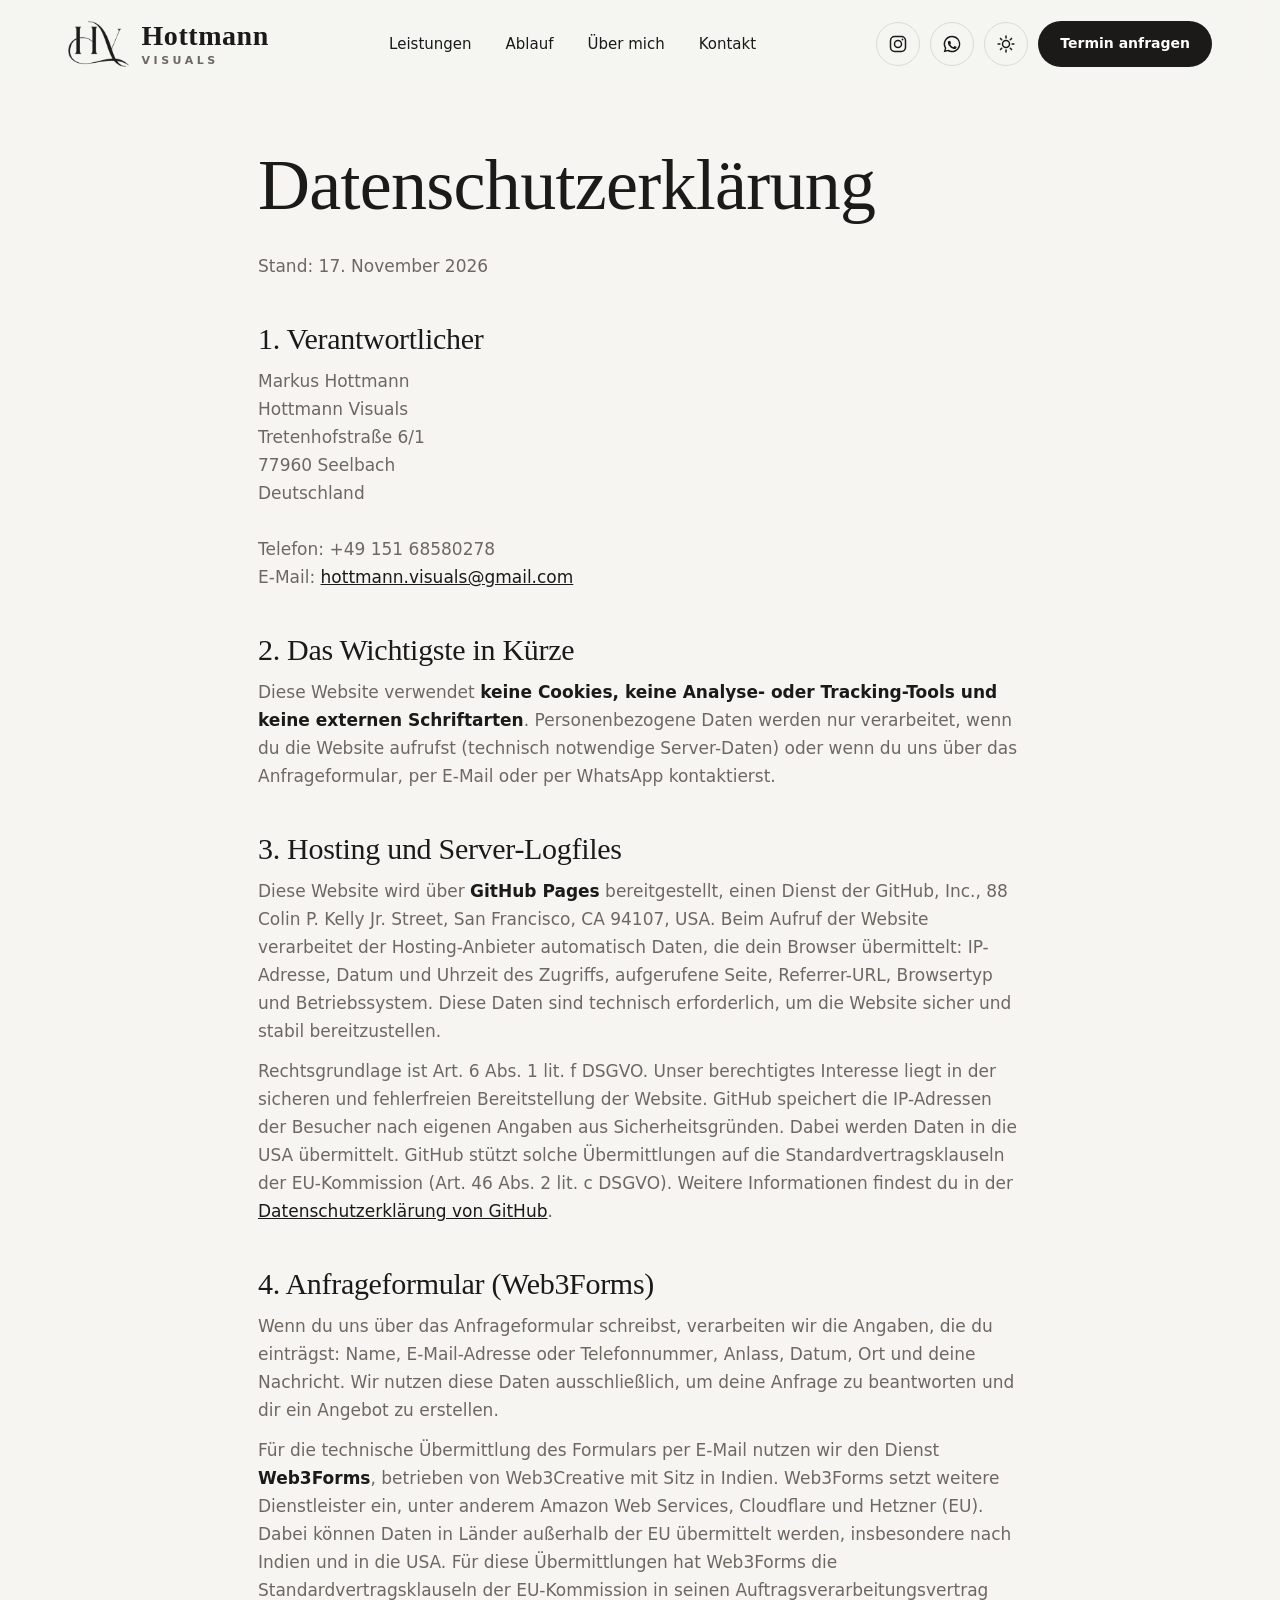
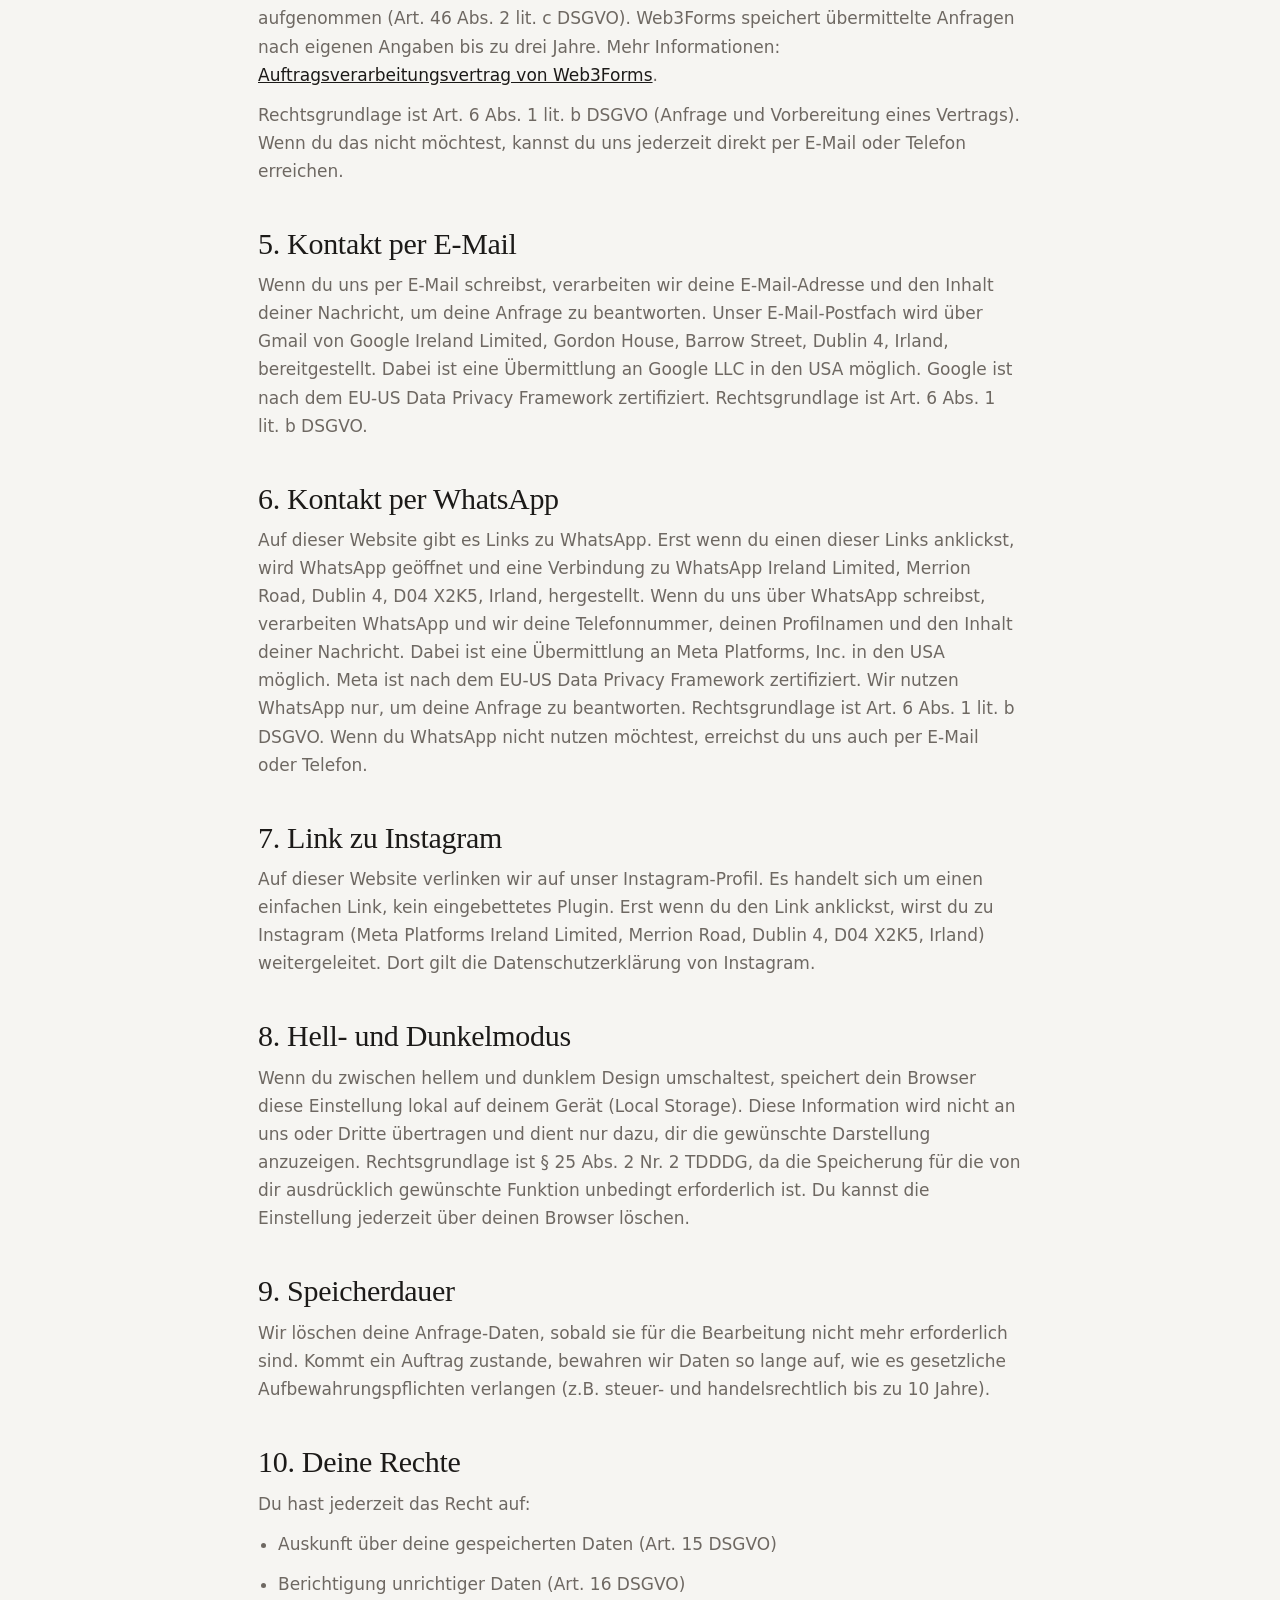
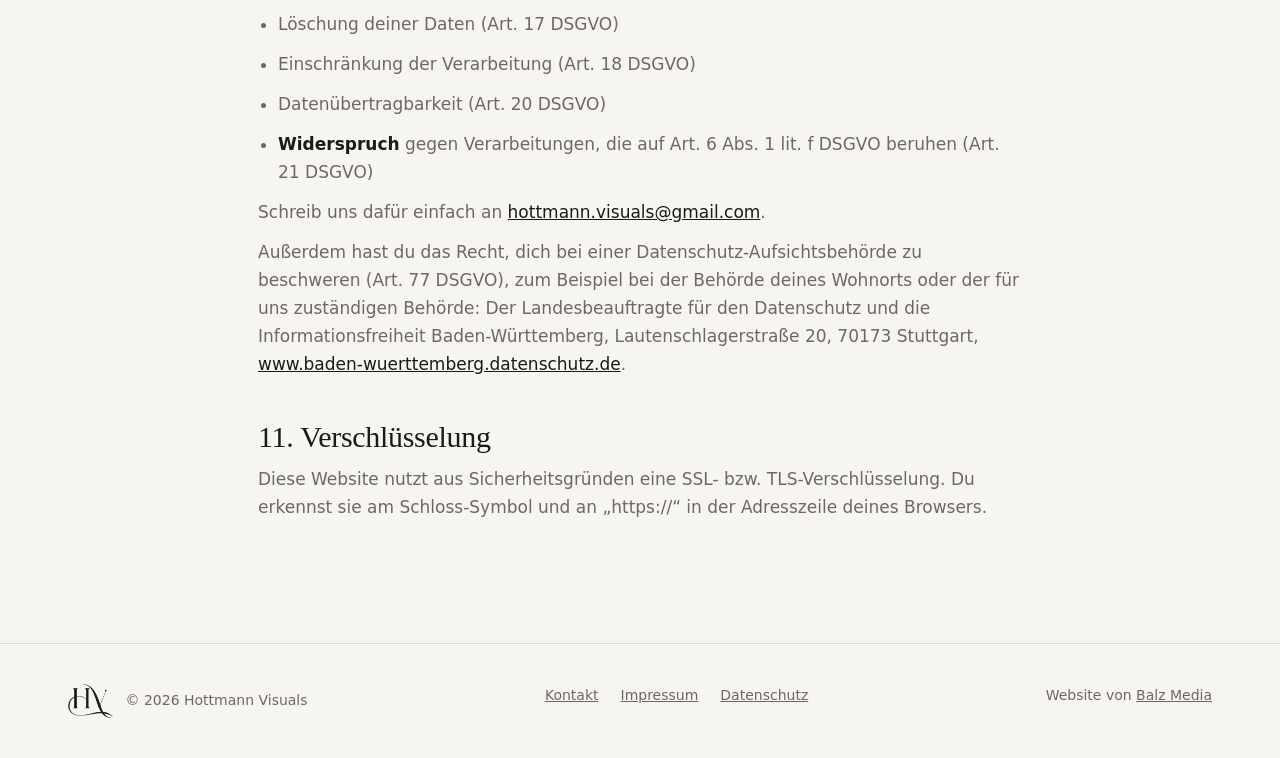
==== commit 18181e5b: "Add files via upload" ====
--- a/datenschutz.html
+++ b/datenschutz.html
@@ -22,7 +22,7 @@
 <body class="page">
 
 <header><div class="wrap nav">
-  <a href="index.html" class="logo" aria-label="Hottmann Visuals – Startseite"><img class="lg lg-d" src="img/logo-hv-mark-dark.png" width="480" height="359" alt=""><img class="lg lg-l" src="img/logo-hv-mark-light.png" width="480" height="359" alt=""><span><b>Hottmann</b><small>VISUALS</small></span></a>
+  <a href="index.html" class="logo" aria-label="Hottmann Visuals – Startseite"><span class="mk" aria-hidden="true"></span><span class="lt"><b>Hottmann</b><small>VISUALS</small></span></a>
   <ul><li><a href="index.html#leistungen">Leistungen</a></li><li><a href="index.html#ablauf">Ablauf</a></li><li><a href="index.html#ueber-mich">Über mich</a></li><li><a href="kontakt.html">Kontakt</a></li></ul>
   <div class="tools">
     <a class="icon-btn" href="https://www.instagram.com/hottmann_visuals" target="_blank" rel="noopener" aria-label="Hottmann Visuals auf Instagram"><svg viewBox="0 0 24 24" fill="none" stroke="currentColor" stroke-width="1.8" aria-hidden="true"><rect x="3" y="3" width="18" height="18" rx="5"/><circle cx="12" cy="12" r="4.2"/><circle cx="17.4" cy="6.6" r="1.1" fill="currentColor" stroke="none"/></svg></a>
@@ -85,7 +85,7 @@
 </div></main>
 
 <footer><div class="wrap fo">
-  <span class="flogo"><img class="lg lg-d" src="img/logo-hv-mark-dark.png" width="480" height="359" alt=""><img class="lg lg-l" src="img/logo-hv-mark-light.png" width="480" height="359" alt="">© 2026 Hottmann Visuals</span>
+  <span class="flogo"><span class="mk" aria-hidden="true"></span>© 2026 Hottmann Visuals</span>
   <nav><a href="kontakt.html">Kontakt</a><a href="impressum.html">Impressum</a><a href="datenschutz.html">Datenschutz</a></nav>
   <span>Website von <a href="https://balz-media.de" target="_blank" rel="noopener">Balz Media</a></span>
 </div></footer>
--- a/style.css
+++ b/style.css
@@ -37,7 +37,11 @@
 .nav{display:flex;justify-content:space-between;align-items:center;height:88px}
 .logo{text-decoration:none;line-height:1;display:flex;align-items:center;gap:12px;flex-shrink:0}
 .logo .lg{height:46px;width:auto}
-.logo span{display:block}
+.mk{display:block;aspect-ratio:480/359;background:url("[data-uri]") center/contain no-repeat}
+[data-theme="dark"] .mk{background-image:url("[data-uri]")}
+.logo .mk{height:46px}
+.flogo .mk{height:34px}
+.logo .lt{display:block}
 .lg-l{display:none}[data-theme="dark"] .lg-d{display:none}[data-theme="dark"] .lg-l{display:block}
 .flogo{display:inline-flex;align-items:center;gap:12px}
 .flogo .lg{height:34px;width:auto}
@@ -67,7 +71,7 @@
 .sheet{margin-top:70px;background:var(--dark);padding:34px 0 30px;position:relative;overflow:hidden}
 .sheet .holes{height:14px;background:repeating-linear-gradient(90deg,transparent 0 18px,#2d2b29 18px 34px);margin:0 0 18px}
 .sheet .holes.b{margin:18px 0 0}
-.scroller{overflow-x:auto;scrollbar-width:none;cursor:grab;-webkit-overflow-scrolling:touch;touch-action:pan-x pan-y;overscroll-behavior-x:contain}
+.scroller{overflow:hidden;cursor:grab;touch-action:pan-y;user-select:none;-webkit-user-select:none;-webkit-touch-callout:none}
 .scroller::-webkit-scrollbar{display:none}
 .scroller.drag{cursor:grabbing;user-select:none}
 .strip{display:flex;gap:14px;width:max-content;padding:0 7px;will-change:transform;backface-visibility:hidden}
@@ -157,7 +161,7 @@
   .nav .btn{padding:10px 14px;font-size:13px}
   .nav .btn .long{display:none}
   .nav .logo b{font-size:22px}
-  .logo .lg{height:38px}
+  .logo .mk{height:38px}
   .logo{gap:9px}
   .icon-btn{width:38px;height:38px}
   .tools{gap:6px}
@@ -205,5 +209,5 @@
 [data-theme="dark"] .err{color:#ff8a80}
 .bad{border-color:#c0392b!important;box-shadow:0 0 0 3px rgba(192,57,43,.15)}
 .check input.bad{outline:2px solid #c0392b;outline-offset:2px}
-@media(max-width:560px){.nav .logo span{display:none}.logo .lg{height:40px}}
+@media(max-width:560px){.nav .logo .lt{display:none}.logo .mk{height:40px}}
 section[id]{scroll-margin-top:96px}
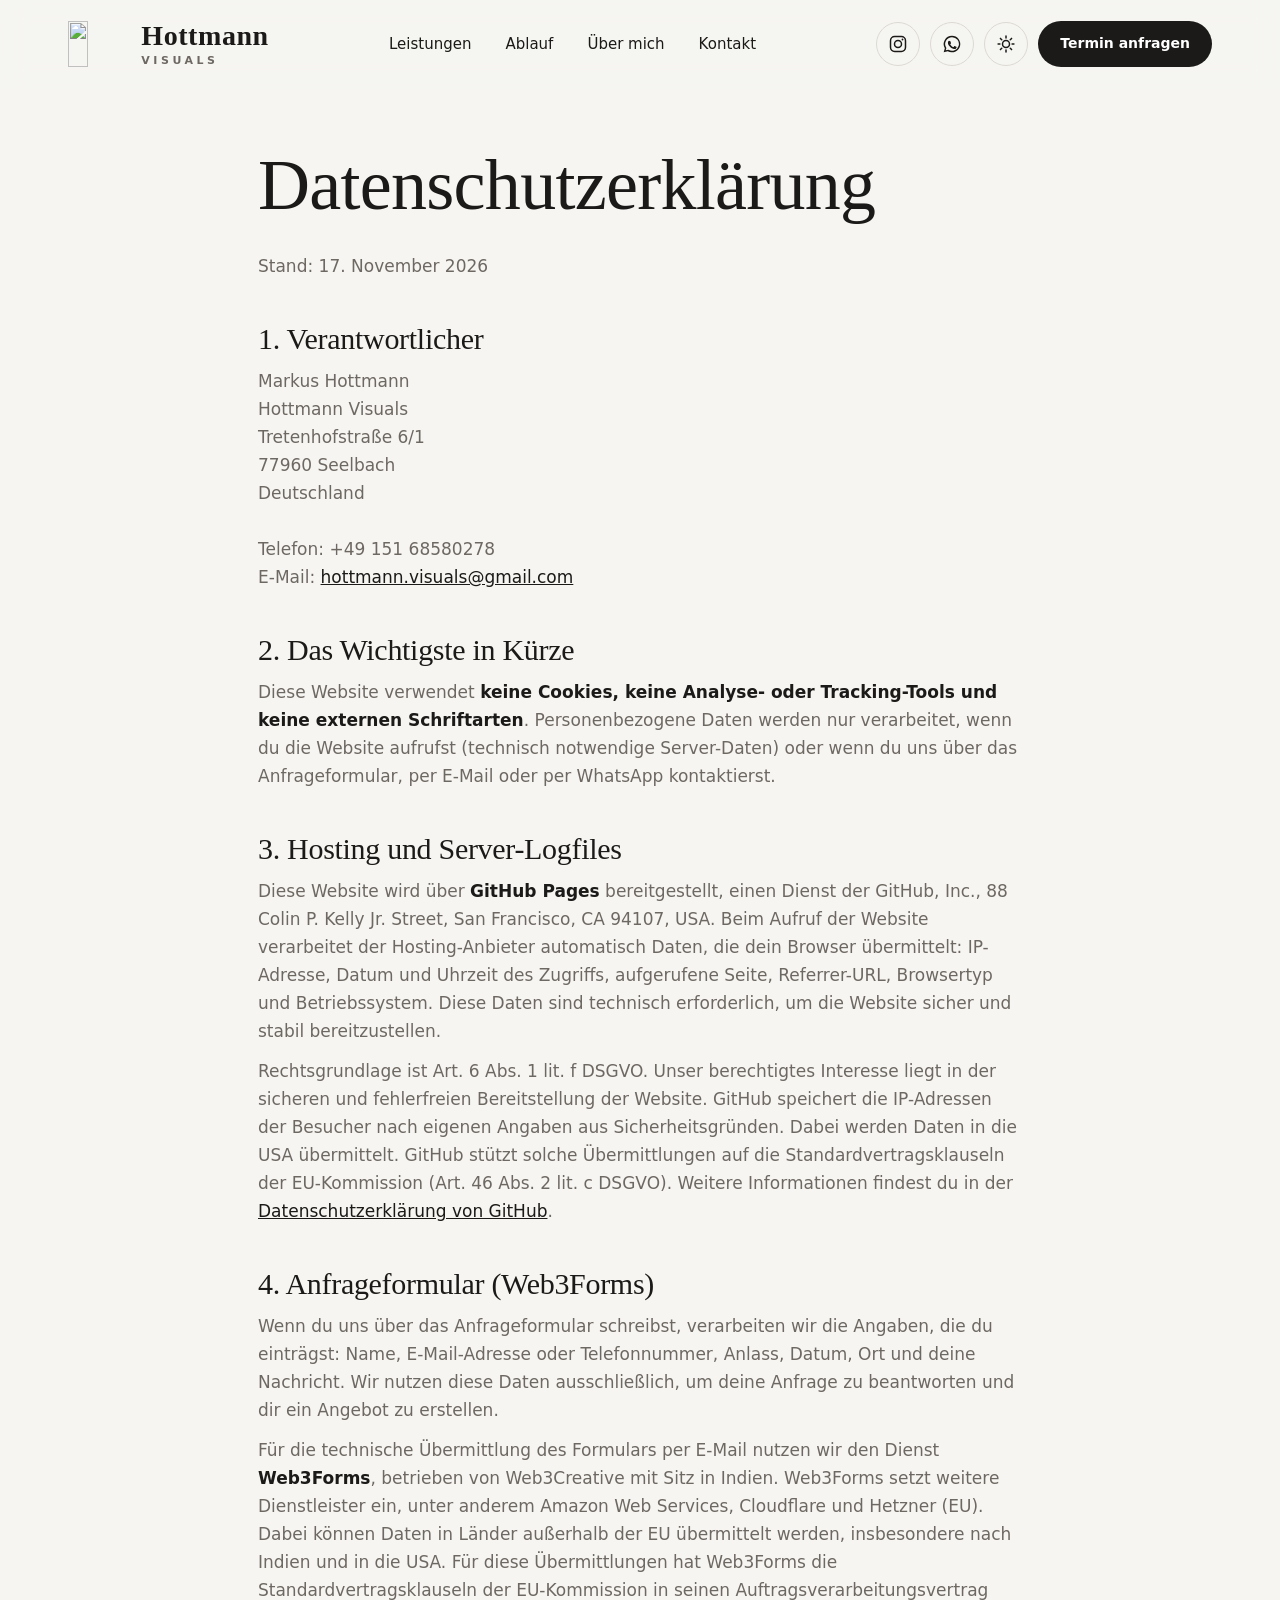
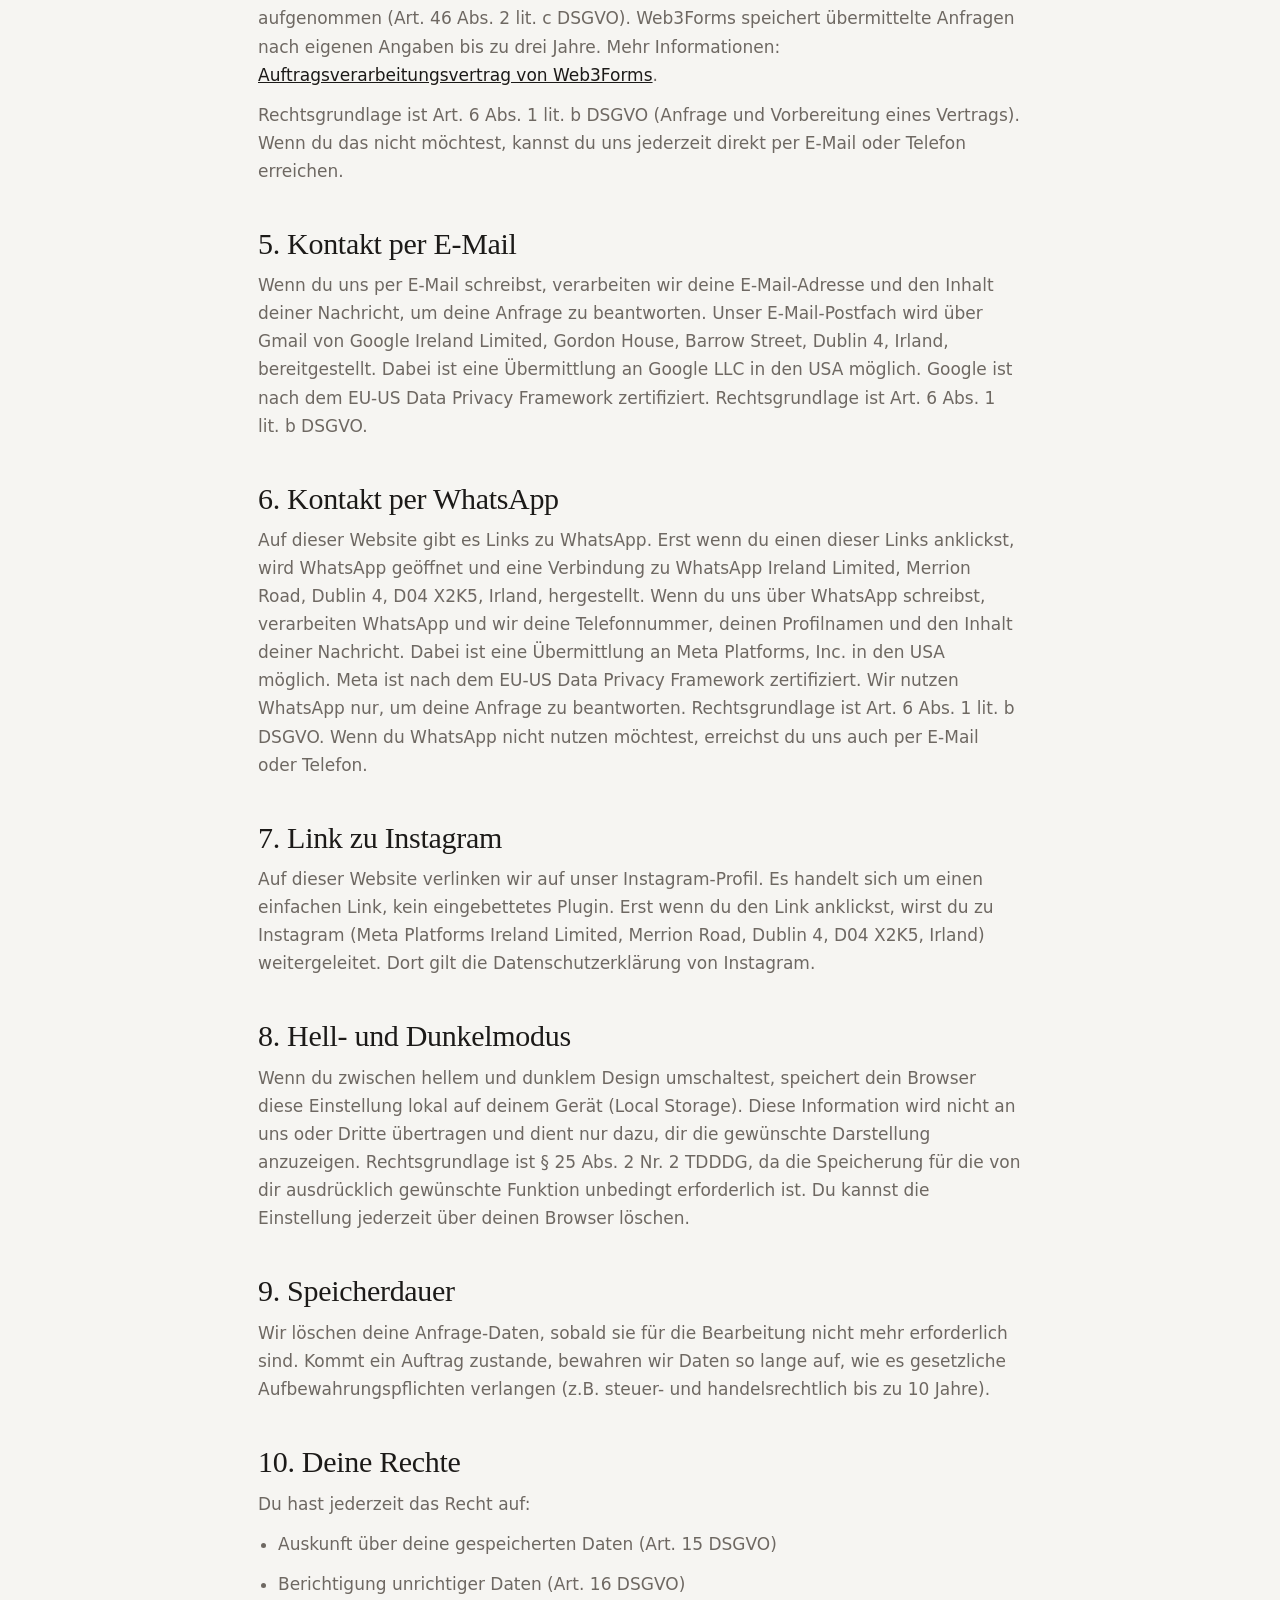
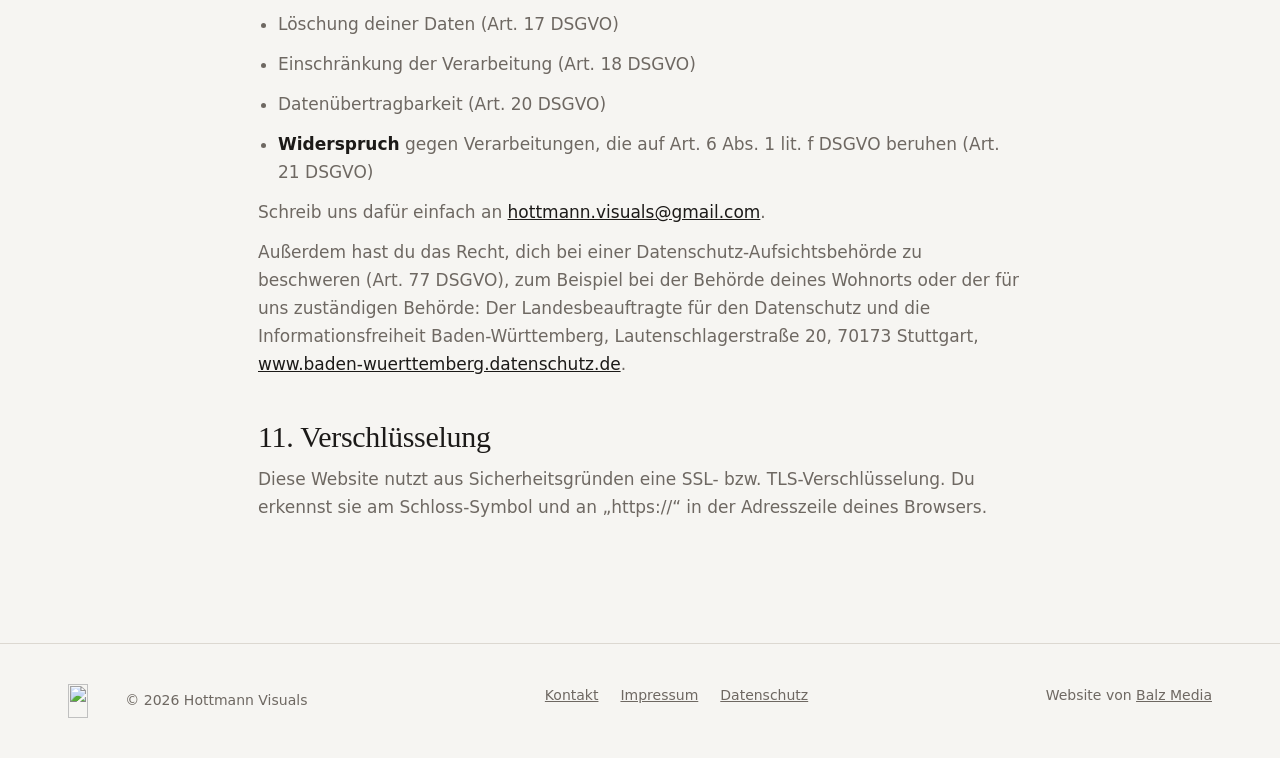
==== commit 8bef7fd9: "Add files via upload" ====
--- a/datenschutz.html
+++ b/datenschutz.html
@@ -6,12 +6,12 @@
 <title>Datenschutzerklärung | Hottmann Visuals</title>
 <meta name="description" content="Datenschutzerklärung von Hottmann Visuals.">
 <meta name="robots" content="noindex">
-<link rel="icon" href="favicon.ico" sizes="48x48">
-<link rel="icon" href="favicon-96.png" type="image/png" sizes="96x96">
-<link rel="icon" href="favicon-192.png" type="image/png" sizes="192x192">
-<link rel="apple-touch-icon" href="apple-touch-icon.png">
+<link rel="icon" href="img/favicon.ico?v=20261125c" sizes="48x48">
+<link rel="icon" href="img/favicon-96.png?v=20261125c" type="image/png" sizes="96x96">
+<link rel="icon" href="img/favicon-192.png?v=20261125c" type="image/png" sizes="192x192">
+<link rel="apple-touch-icon" href="img/apple-touch-icon.png?v=20261125c">
 <meta name="theme-color" content="#242322">
-<link rel="stylesheet" href="style.css">
+<link rel="stylesheet" href="style.css?v=20261125c">
 <script>
 // Hell/Dunkel: gespeicherte Wahl, sonst Einstellung des Geräts
 (function(){var t=null;try{t=localStorage.getItem('hv-theme')}catch(e){}
@@ -22,7 +22,7 @@
 <body class="page">
 
 <header><div class="wrap nav">
-  <a href="index.html" class="logo" aria-label="Hottmann Visuals – Startseite"><span class="mk" aria-hidden="true"></span><span class="lt"><b>Hottmann</b><small>VISUALS</small></span></a>
+  <a href="index.html" class="logo" aria-label="Hottmann Visuals – Startseite"><img class="mk mk-d" src="img/logo-hottmann-dark.png?v=20261125c" width="240" height="180" alt=""><img class="mk mk-l" src="img/logo-hottmann-light.png?v=20261125c" width="240" height="180" alt=""><span class="lt"><b>Hottmann</b><small>VISUALS</small></span></a>
   <ul><li><a href="index.html#leistungen">Leistungen</a></li><li><a href="index.html#ablauf">Ablauf</a></li><li><a href="index.html#ueber-mich">Über mich</a></li><li><a href="kontakt.html">Kontakt</a></li></ul>
   <div class="tools">
     <a class="icon-btn" href="https://www.instagram.com/hottmann_visuals" target="_blank" rel="noopener" aria-label="Hottmann Visuals auf Instagram"><svg viewBox="0 0 24 24" fill="none" stroke="currentColor" stroke-width="1.8" aria-hidden="true"><rect x="3" y="3" width="18" height="18" rx="5"/><circle cx="12" cy="12" r="4.2"/><circle cx="17.4" cy="6.6" r="1.1" fill="currentColor" stroke="none"/></svg></a>
@@ -85,7 +85,7 @@
 </div></main>
 
 <footer><div class="wrap fo">
-  <span class="flogo"><span class="mk" aria-hidden="true"></span>© 2026 Hottmann Visuals</span>
+  <span class="flogo"><img class="mk mk-d" src="img/logo-hottmann-dark.png?v=20261125c" width="240" height="180" alt=""><img class="mk mk-l" src="img/logo-hottmann-light.png?v=20261125c" width="240" height="180" alt="">© 2026 Hottmann Visuals</span>
   <nav><a href="kontakt.html">Kontakt</a><a href="impressum.html">Impressum</a><a href="datenschutz.html">Datenschutz</a></nav>
   <span>Website von <a href="https://balz-media.de" target="_blank" rel="noopener">Balz Media</a></span>
 </div></footer>
--- a/style.css
+++ b/style.css
@@ -37,10 +37,10 @@
 .nav{display:flex;justify-content:space-between;align-items:center;height:88px}
 .logo{text-decoration:none;line-height:1;display:flex;align-items:center;gap:12px;flex-shrink:0}
 .logo .lg{height:46px;width:auto}
-.mk{display:block;aspect-ratio:480/359;background:url("[data-uri]") center/contain no-repeat}
-[data-theme="dark"] .mk{background-image:url("[data-uri]")}
+.mk{display:block;width:auto}
 .logo .mk{height:46px}
 .flogo .mk{height:34px}
+.mk-l{display:none}[data-theme="dark"] .mk-d{display:none}[data-theme="dark"] .mk-l{display:block}
 .logo .lt{display:block}
 .lg-l{display:none}[data-theme="dark"] .lg-d{display:none}[data-theme="dark"] .lg-l{display:block}
 .flogo{display:inline-flex;align-items:center;gap:12px}
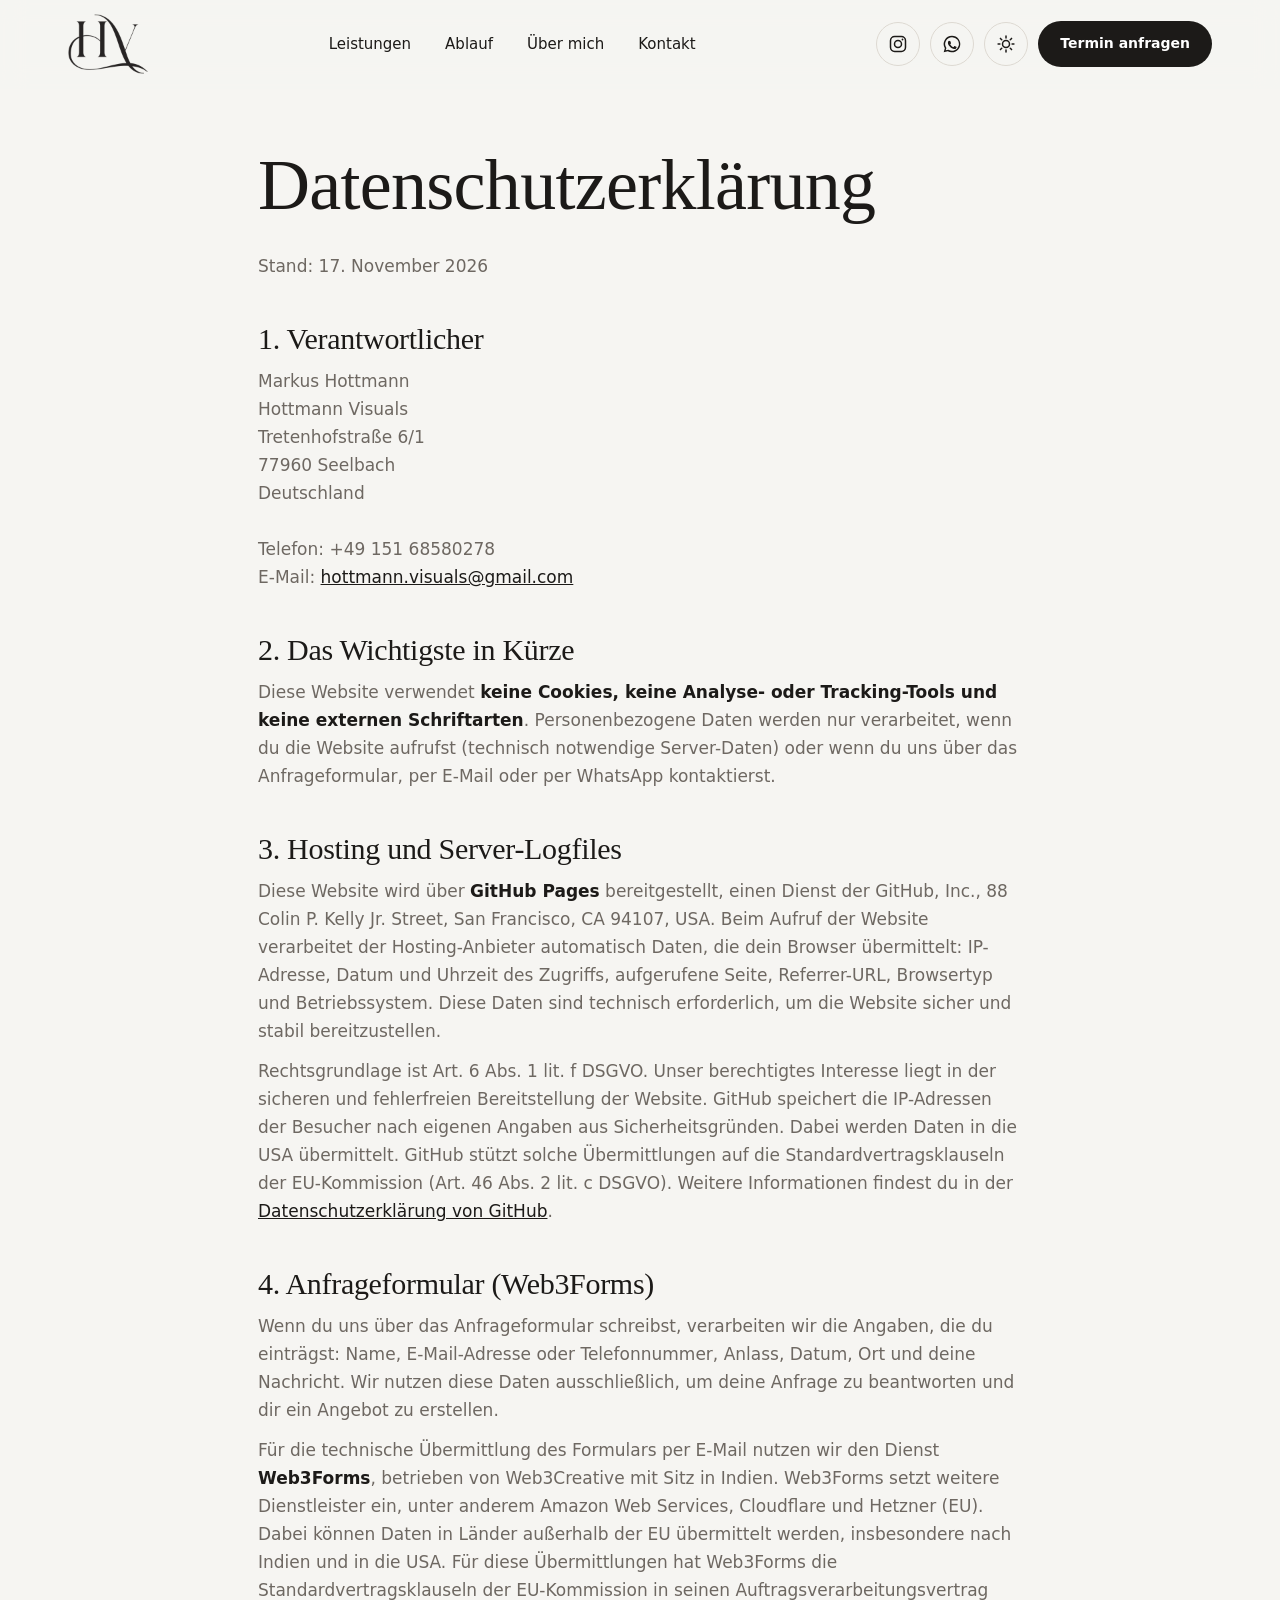
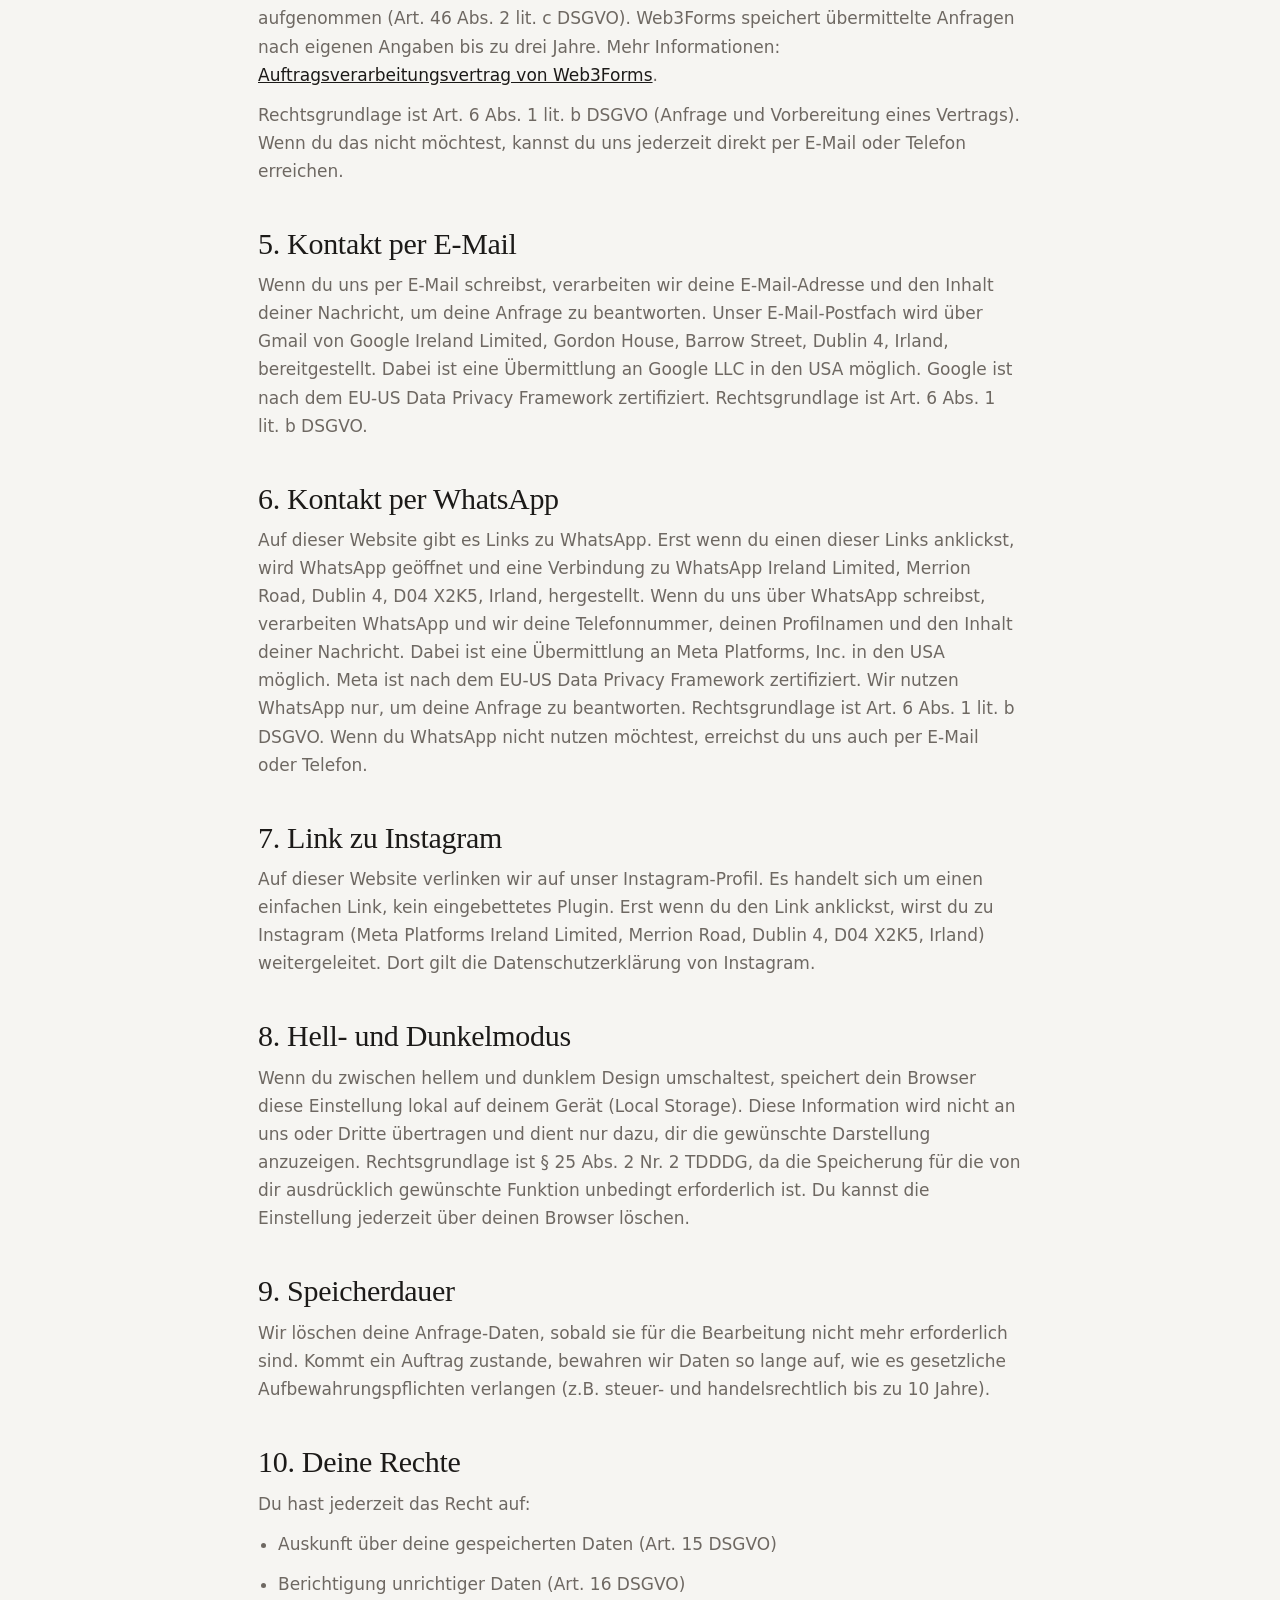
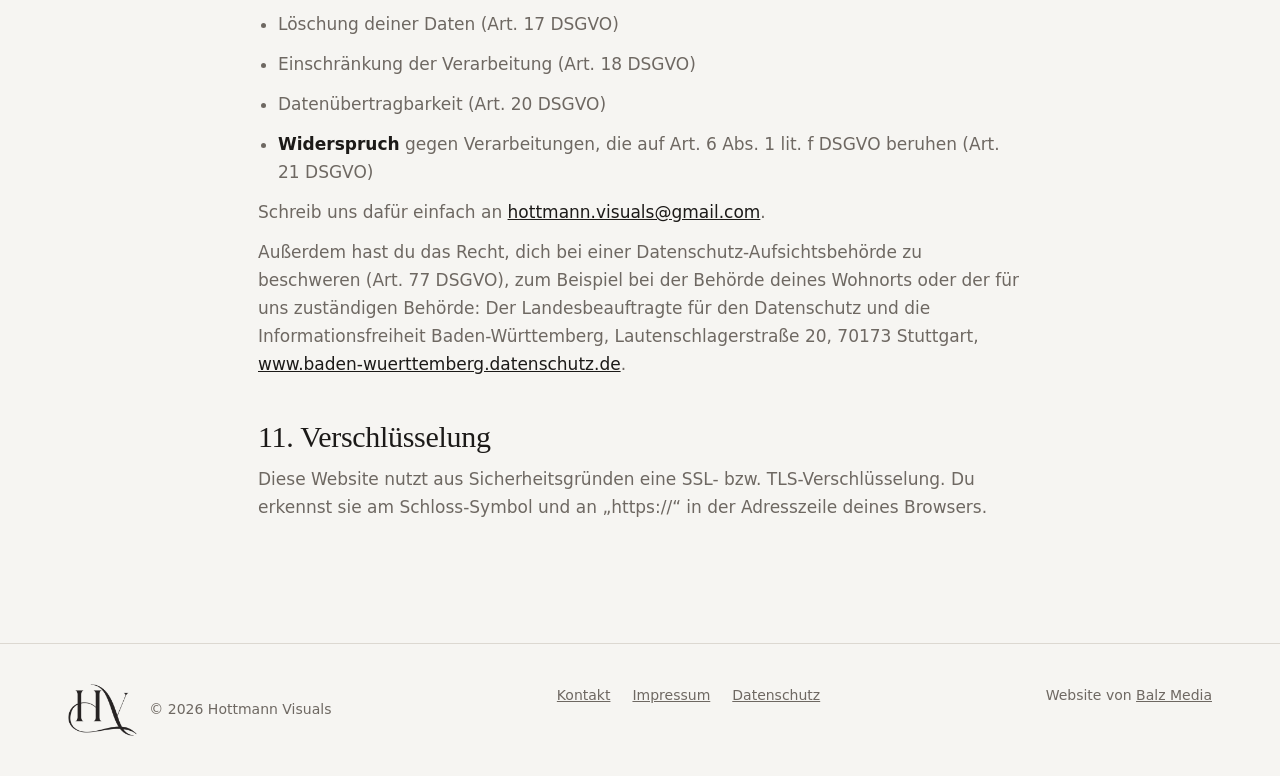
==== commit 9c7c9c12: "Add files via upload" ====
--- a/datenschutz.html
+++ b/datenschutz.html
@@ -6,12 +6,12 @@
 <title>Datenschutzerklärung | Hottmann Visuals</title>
 <meta name="description" content="Datenschutzerklärung von Hottmann Visuals.">
 <meta name="robots" content="noindex">
-<link rel="icon" href="img/favicon.ico?v=20261125c" sizes="48x48">
-<link rel="icon" href="img/favicon-96.png?v=20261125c" type="image/png" sizes="96x96">
-<link rel="icon" href="img/favicon-192.png?v=20261125c" type="image/png" sizes="192x192">
-<link rel="apple-touch-icon" href="img/apple-touch-icon.png?v=20261125c">
+<link rel="icon" href="img/favicon.ico?v=20261125d" sizes="48x48">
+<link rel="icon" href="img/favicon-96.png?v=20261125d" type="image/png" sizes="96x96">
+<link rel="icon" href="img/favicon-192.png?v=20261125d" type="image/png" sizes="192x192">
+<link rel="apple-touch-icon" href="img/apple-touch-icon.png?v=20261125d">
 <meta name="theme-color" content="#242322">
-<link rel="stylesheet" href="style.css?v=20261125c">
+<link rel="stylesheet" href="style.css?v=20261125d">
 <script>
 // Hell/Dunkel: gespeicherte Wahl, sonst Einstellung des Geräts
 (function(){var t=null;try{t=localStorage.getItem('hv-theme')}catch(e){}
@@ -22,7 +22,7 @@
 <body class="page">
 
 <header><div class="wrap nav">
-  <a href="index.html" class="logo" aria-label="Hottmann Visuals – Startseite"><img class="mk mk-d" src="img/logo-hottmann-dark.png?v=20261125c" width="240" height="180" alt=""><img class="mk mk-l" src="img/logo-hottmann-light.png?v=20261125c" width="240" height="180" alt=""><span class="lt"><b>Hottmann</b><small>VISUALS</small></span></a>
+  <a href="index.html" class="logo" aria-label="Hottmann Visuals – Startseite"><img class="mk mk-d" src="img/logo-hottmann-dark.png?v=20261125d" width="360" height="270" alt=""><img class="mk mk-l" src="img/logo-hottmann-light.png?v=20261125d" width="360" height="270" alt=""><span class="lt"><b>Hottmann</b><small>VISUALS</small></span></a>
   <ul><li><a href="index.html#leistungen">Leistungen</a></li><li><a href="index.html#ablauf">Ablauf</a></li><li><a href="index.html#ueber-mich">Über mich</a></li><li><a href="kontakt.html">Kontakt</a></li></ul>
   <div class="tools">
     <a class="icon-btn" href="https://www.instagram.com/hottmann_visuals" target="_blank" rel="noopener" aria-label="Hottmann Visuals auf Instagram"><svg viewBox="0 0 24 24" fill="none" stroke="currentColor" stroke-width="1.8" aria-hidden="true"><rect x="3" y="3" width="18" height="18" rx="5"/><circle cx="12" cy="12" r="4.2"/><circle cx="17.4" cy="6.6" r="1.1" fill="currentColor" stroke="none"/></svg></a>
@@ -85,7 +85,7 @@
 </div></main>
 
 <footer><div class="wrap fo">
-  <span class="flogo"><img class="mk mk-d" src="img/logo-hottmann-dark.png?v=20261125c" width="240" height="180" alt=""><img class="mk mk-l" src="img/logo-hottmann-light.png?v=20261125c" width="240" height="180" alt="">© 2026 Hottmann Visuals</span>
+  <span class="flogo"><img class="mk mk-d" src="img/logo-hottmann-dark.png?v=20261125d" width="360" height="270" alt=""><img class="mk mk-l" src="img/logo-hottmann-light.png?v=20261125d" width="360" height="270" alt="">© 2026 Hottmann Visuals</span>
   <nav><a href="kontakt.html">Kontakt</a><a href="impressum.html">Impressum</a><a href="datenschutz.html">Datenschutz</a></nav>
   <span>Website von <a href="https://balz-media.de" target="_blank" rel="noopener">Balz Media</a></span>
 </div></footer>
--- a/style.css
+++ b/style.css
@@ -38,8 +38,9 @@
 .logo{text-decoration:none;line-height:1;display:flex;align-items:center;gap:12px;flex-shrink:0}
 .logo .lg{height:46px;width:auto}
 .mk{display:block;width:auto}
-.logo .mk{height:46px}
-.flogo .mk{height:34px}
+.logo .mk{height:60px}
+.logo .lt{display:none!important}
+.flogo .mk{height:52px}
 .mk-l{display:none}[data-theme="dark"] .mk-d{display:none}[data-theme="dark"] .mk-l{display:block}
 .logo .lt{display:block}
 .lg-l{display:none}[data-theme="dark"] .lg-d{display:none}[data-theme="dark"] .lg-l{display:block}
@@ -161,7 +162,7 @@
   .nav .btn{padding:10px 14px;font-size:13px}
   .nav .btn .long{display:none}
   .nav .logo b{font-size:22px}
-  .logo .mk{height:38px}
+  .logo .mk{height:50px}
   .logo{gap:9px}
   .icon-btn{width:38px;height:38px}
   .tools{gap:6px}
@@ -209,5 +210,5 @@
 [data-theme="dark"] .err{color:#ff8a80}
 .bad{border-color:#c0392b!important;box-shadow:0 0 0 3px rgba(192,57,43,.15)}
 .check input.bad{outline:2px solid #c0392b;outline-offset:2px}
-@media(max-width:560px){.nav .logo .lt{display:none}.logo .mk{height:40px}}
+@media(max-width:560px){.nav .logo .lt{display:none}.logo .mk{height:50px}}
 section[id]{scroll-margin-top:96px}
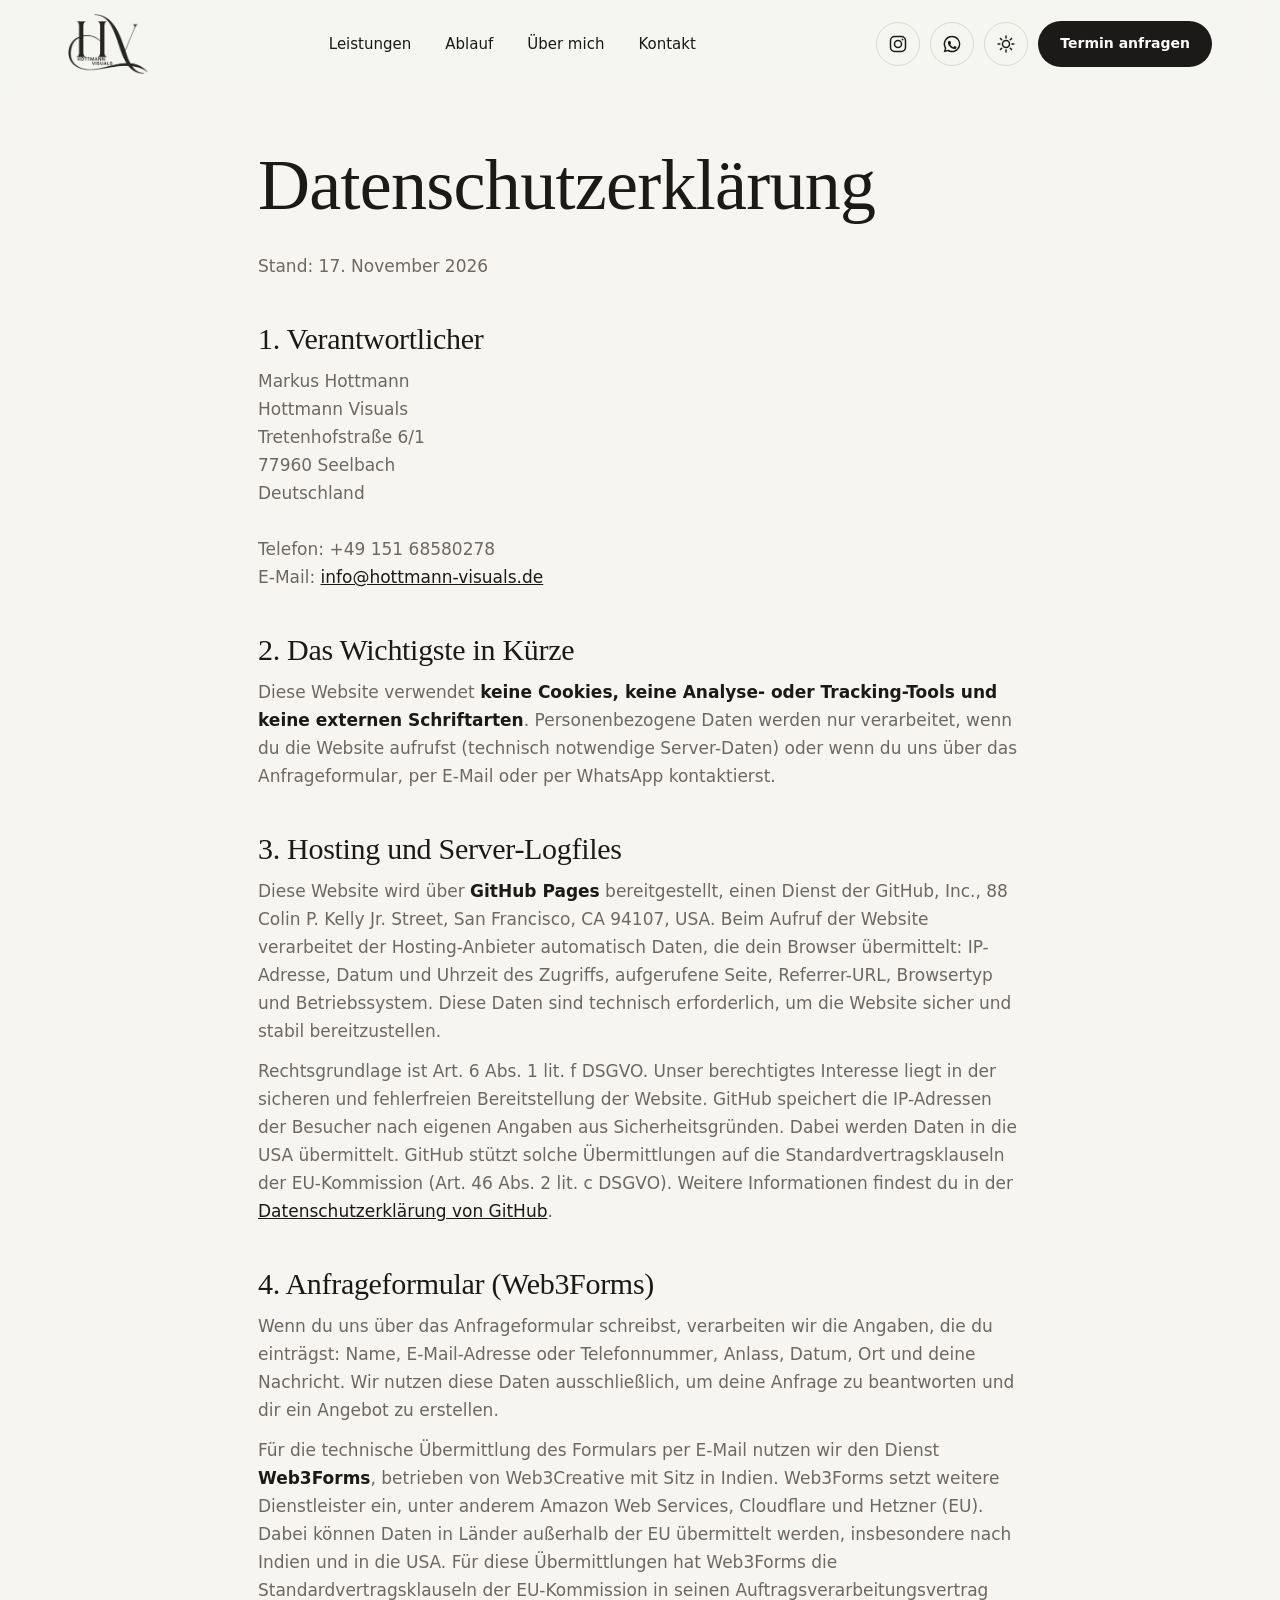
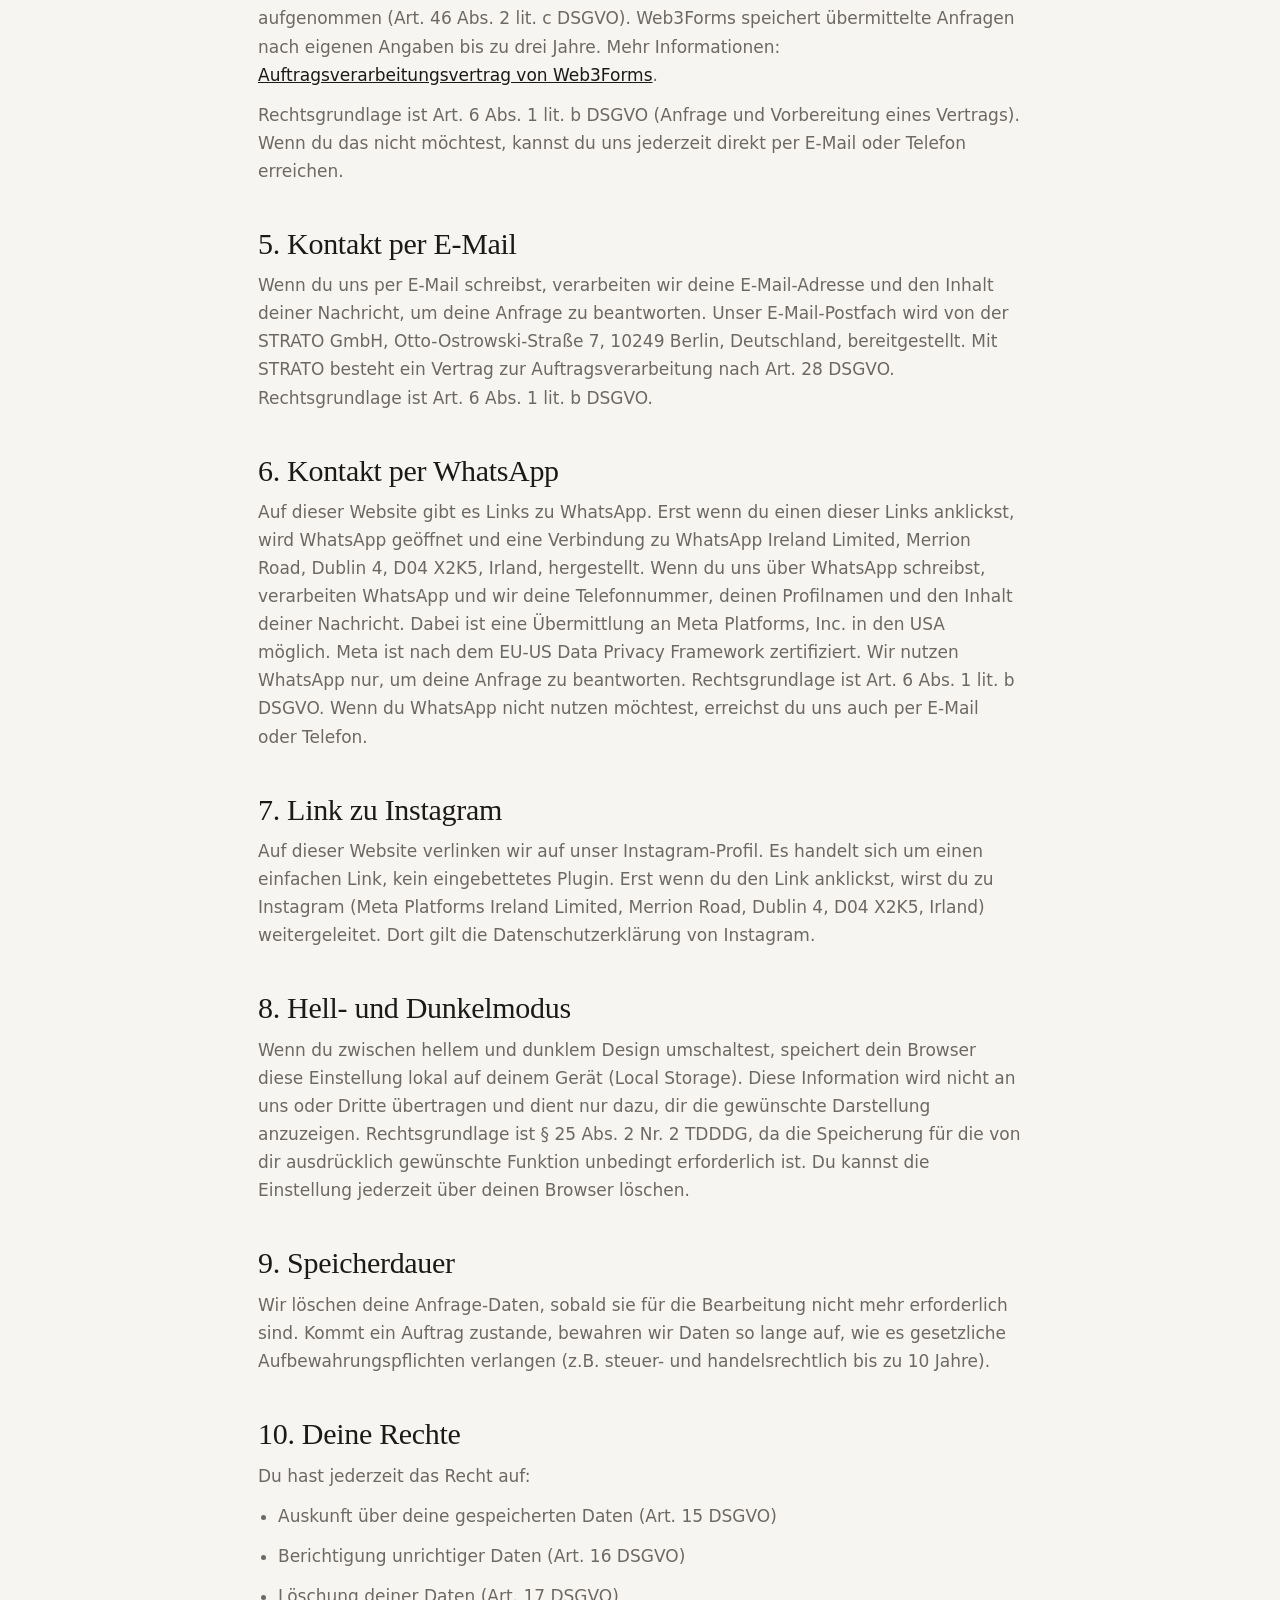
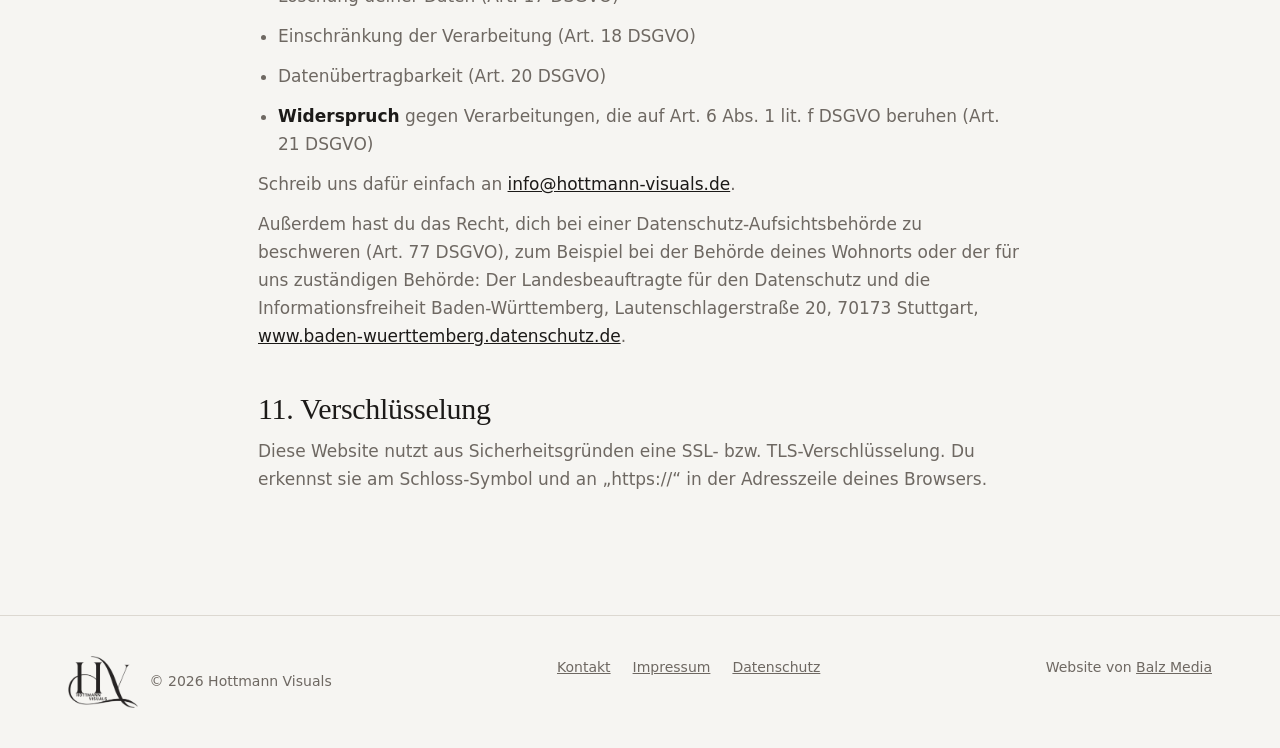
==== commit ff0a9683: "Add files via upload" ====
--- a/datenschutz.html
+++ b/datenschutz.html
@@ -6,12 +6,12 @@
 <title>Datenschutzerklärung | Hottmann Visuals</title>
 <meta name="description" content="Datenschutzerklärung von Hottmann Visuals.">
 <meta name="robots" content="noindex">
-<link rel="icon" href="img/favicon.ico?v=20261125d" sizes="48x48">
-<link rel="icon" href="img/favicon-96.png?v=20261125d" type="image/png" sizes="96x96">
-<link rel="icon" href="img/favicon-192.png?v=20261125d" type="image/png" sizes="192x192">
-<link rel="apple-touch-icon" href="img/apple-touch-icon.png?v=20261125d">
+<link rel="icon" href="img/favicon.ico?v=20261125e" sizes="48x48">
+<link rel="icon" href="img/favicon-96.png?v=20261125e" type="image/png" sizes="96x96">
+<link rel="icon" href="img/favicon-192.png?v=20261125e" type="image/png" sizes="192x192">
+<link rel="apple-touch-icon" href="img/apple-touch-icon.png?v=20261125e">
 <meta name="theme-color" content="#242322">
-<link rel="stylesheet" href="style.css?v=20261125d">
+<link rel="stylesheet" href="style.css?v=20261125e">
 <script>
 // Hell/Dunkel: gespeicherte Wahl, sonst Einstellung des Geräts
 (function(){var t=null;try{t=localStorage.getItem('hv-theme')}catch(e){}
@@ -22,7 +22,7 @@
 <body class="page">
 
 <header><div class="wrap nav">
-  <a href="index.html" class="logo" aria-label="Hottmann Visuals – Startseite"><img class="mk mk-d" src="img/logo-hottmann-dark.png?v=20261125d" width="360" height="270" alt=""><img class="mk mk-l" src="img/logo-hottmann-light.png?v=20261125d" width="360" height="270" alt=""><span class="lt"><b>Hottmann</b><small>VISUALS</small></span></a>
+  <a href="index.html" class="logo" aria-label="Hottmann Visuals – Startseite"><img class="mk mk-d" src="img/logo-hottmann-dark.png?v=20261125e" width="360" height="270" alt=""><img class="mk mk-l" src="img/logo-hottmann-light.png?v=20261125e" width="360" height="270" alt=""><span class="lt"><b>Hottmann</b><small>VISUALS</small></span></a>
   <ul><li><a href="index.html#leistungen">Leistungen</a></li><li><a href="index.html#ablauf">Ablauf</a></li><li><a href="index.html#ueber-mich">Über mich</a></li><li><a href="kontakt.html">Kontakt</a></li></ul>
   <div class="tools">
     <a class="icon-btn" href="https://www.instagram.com/hottmann_visuals" target="_blank" rel="noopener" aria-label="Hottmann Visuals auf Instagram"><svg viewBox="0 0 24 24" fill="none" stroke="currentColor" stroke-width="1.8" aria-hidden="true"><rect x="3" y="3" width="18" height="18" rx="5"/><circle cx="12" cy="12" r="4.2"/><circle cx="17.4" cy="6.6" r="1.1" fill="currentColor" stroke="none"/></svg></a>
@@ -37,7 +37,7 @@
 <p>Stand: 17. November 2026</p>
 
 <h2>1. Verantwortlicher</h2>
-<p>Markus Hottmann<br>Hottmann Visuals<br>Tretenhofstraße 6/1<br>77960 Seelbach<br>Deutschland<br><br>Telefon: +49 151 68580278<br>E-Mail: <a href="mailto:hottmann.visuals@gmail.com">hottmann.visuals@gmail.com</a></p>
+<p>Markus Hottmann<br>Hottmann Visuals<br>Tretenhofstraße 6/1<br>77960 Seelbach<br>Deutschland<br><br>Telefon: +49 151 68580278<br>E-Mail: <a href="mailto:info@hottmann-visuals.de">info@hottmann-visuals.de</a></p>
 
 <h2>2. Das Wichtigste in Kürze</h2>
 <p>Diese Website verwendet <strong>keine Cookies, keine Analyse- oder Tracking-Tools und keine externen Schriftarten</strong>. Personenbezogene Daten werden nur verarbeitet, wenn du die Website aufrufst (technisch notwendige Server-Daten) oder wenn du uns über das Anfrageformular, per E-Mail oder per WhatsApp kontaktierst.</p>
@@ -52,7 +52,7 @@
 <p>Rechtsgrundlage ist Art. 6 Abs. 1 lit. b DSGVO (Anfrage und Vorbereitung eines Vertrags). Wenn du das nicht möchtest, kannst du uns jederzeit direkt per E-Mail oder Telefon erreichen.</p>
 
 <h2>5. Kontakt per E-Mail</h2>
-<p>Wenn du uns per E-Mail schreibst, verarbeiten wir deine E-Mail-Adresse und den Inhalt deiner Nachricht, um deine Anfrage zu beantworten. Unser E-Mail-Postfach wird über Gmail von Google Ireland Limited, Gordon House, Barrow Street, Dublin 4, Irland, bereitgestellt. Dabei ist eine Übermittlung an Google LLC in den USA möglich. Google ist nach dem EU-US Data Privacy Framework zertifiziert. Rechtsgrundlage ist Art. 6 Abs. 1 lit. b DSGVO.</p>
+<p>Wenn du uns per E-Mail schreibst, verarbeiten wir deine E-Mail-Adresse und den Inhalt deiner Nachricht, um deine Anfrage zu beantworten. Unser E-Mail-Postfach wird von der STRATO GmbH, Otto-Ostrowski-Straße 7, 10249 Berlin, Deutschland, bereitgestellt. Mit STRATO besteht ein Vertrag zur Auftragsverarbeitung nach Art. 28 DSGVO. Rechtsgrundlage ist Art. 6 Abs. 1 lit. b DSGVO.</p>
 
 <h2>6. Kontakt per WhatsApp</h2>
 <p>Auf dieser Website gibt es Links zu WhatsApp. Erst wenn du einen dieser Links anklickst, wird WhatsApp geöffnet und eine Verbindung zu WhatsApp Ireland Limited, Merrion Road, Dublin 4, D04 X2K5, Irland, hergestellt. Wenn du uns über WhatsApp schreibst, verarbeiten WhatsApp und wir deine Telefonnummer, deinen Profilnamen und den Inhalt deiner Nachricht. Dabei ist eine Übermittlung an Meta Platforms, Inc. in den USA möglich. Meta ist nach dem EU-US Data Privacy Framework zertifiziert. Wir nutzen WhatsApp nur, um deine Anfrage zu beantworten. Rechtsgrundlage ist Art. 6 Abs. 1 lit. b DSGVO. Wenn du WhatsApp nicht nutzen möchtest, erreichst du uns auch per E-Mail oder Telefon.</p>
@@ -76,7 +76,7 @@
 <li>Datenübertragbarkeit (Art. 20 DSGVO)</li>
 <li><strong>Widerspruch</strong> gegen Verarbeitungen, die auf Art. 6 Abs. 1 lit. f DSGVO beruhen (Art. 21 DSGVO)</li>
 </ul>
-<p>Schreib uns dafür einfach an <a href="mailto:hottmann.visuals@gmail.com">hottmann.visuals@gmail.com</a>.</p>
+<p>Schreib uns dafür einfach an <a href="mailto:info@hottmann-visuals.de">info@hottmann-visuals.de</a>.</p>
 <p>Außerdem hast du das Recht, dich bei einer Datenschutz-Aufsichtsbehörde zu beschweren (Art. 77 DSGVO), zum Beispiel bei der Behörde deines Wohnorts oder der für uns zuständigen Behörde: Der Landesbeauftragte für den Datenschutz und die Informationsfreiheit Baden-Württemberg, Lautenschlagerstraße 20, 70173 Stuttgart, <a href="https://www.baden-wuerttemberg.datenschutz.de" target="_blank" rel="noopener">www.baden-wuerttemberg.datenschutz.de</a>.</p>
 
 <h2>11. Verschlüsselung</h2>
@@ -85,7 +85,7 @@
 </div></main>
 
 <footer><div class="wrap fo">
-  <span class="flogo"><img class="mk mk-d" src="img/logo-hottmann-dark.png?v=20261125d" width="360" height="270" alt=""><img class="mk mk-l" src="img/logo-hottmann-light.png?v=20261125d" width="360" height="270" alt="">© 2026 Hottmann Visuals</span>
+  <span class="flogo"><img class="mk mk-d" src="img/logo-hottmann-dark.png?v=20261125e" width="360" height="270" alt=""><img class="mk mk-l" src="img/logo-hottmann-light.png?v=20261125e" width="360" height="270" alt="">© 2026 Hottmann Visuals</span>
   <nav><a href="kontakt.html">Kontakt</a><a href="impressum.html">Impressum</a><a href="datenschutz.html">Datenschutz</a></nav>
   <span>Website von <a href="https://balz-media.de" target="_blank" rel="noopener">Balz Media</a></span>
 </div></footer>
--- a/style.css
+++ b/style.css
@@ -212,3 +212,20 @@
 .check input.bad{outline:2px solid #c0392b;outline-offset:2px}
 @media(max-width:560px){.nav .logo .lt{display:none}.logo .mk{height:50px}}
 section[id]{scroll-margin-top:96px}
+
+/* Formular verschwindet nach dem Senden, Danke-Karte erscheint */
+form{transition:opacity .5s ease,transform .5s ease,filter .5s ease}
+form.leaving{opacity:0;transform:translateY(-16px) scale(.98);filter:blur(4px);pointer-events:none}
+.thanks{background:var(--white);border-radius:8px;padding:56px 38px;text-align:center;opacity:0;transform:translateY(18px);transition:opacity .6s ease,transform .6s ease}
+.thanks.in{opacity:1;transform:none}
+.thanks:focus{outline:none}
+.thanks h2{font-size:clamp(30px,4vw,42px);margin:22px 0 12px}
+.thanks p{color:var(--soft);max-width:38ch;margin:0 auto 28px}
+.tick{width:76px;height:76px;fill:none;stroke:var(--sage);stroke-width:2.6;stroke-linecap:round;stroke-linejoin:round}
+.tick circle{stroke-dasharray:151;stroke-dashoffset:151}
+.tick path{stroke-dasharray:36;stroke-dashoffset:36}
+.thanks.in .tick circle{animation:draw .7s .15s ease forwards}
+.thanks.in .tick path{animation:draw .45s .75s ease forwards}
+@keyframes draw{to{stroke-dashoffset:0}}
+@media(prefers-reduced-motion:reduce){form,.thanks{transition:none}.tick circle,.tick path{stroke-dashoffset:0;animation:none!important}}
+form[hidden],.thanks[hidden]{display:none!important}
